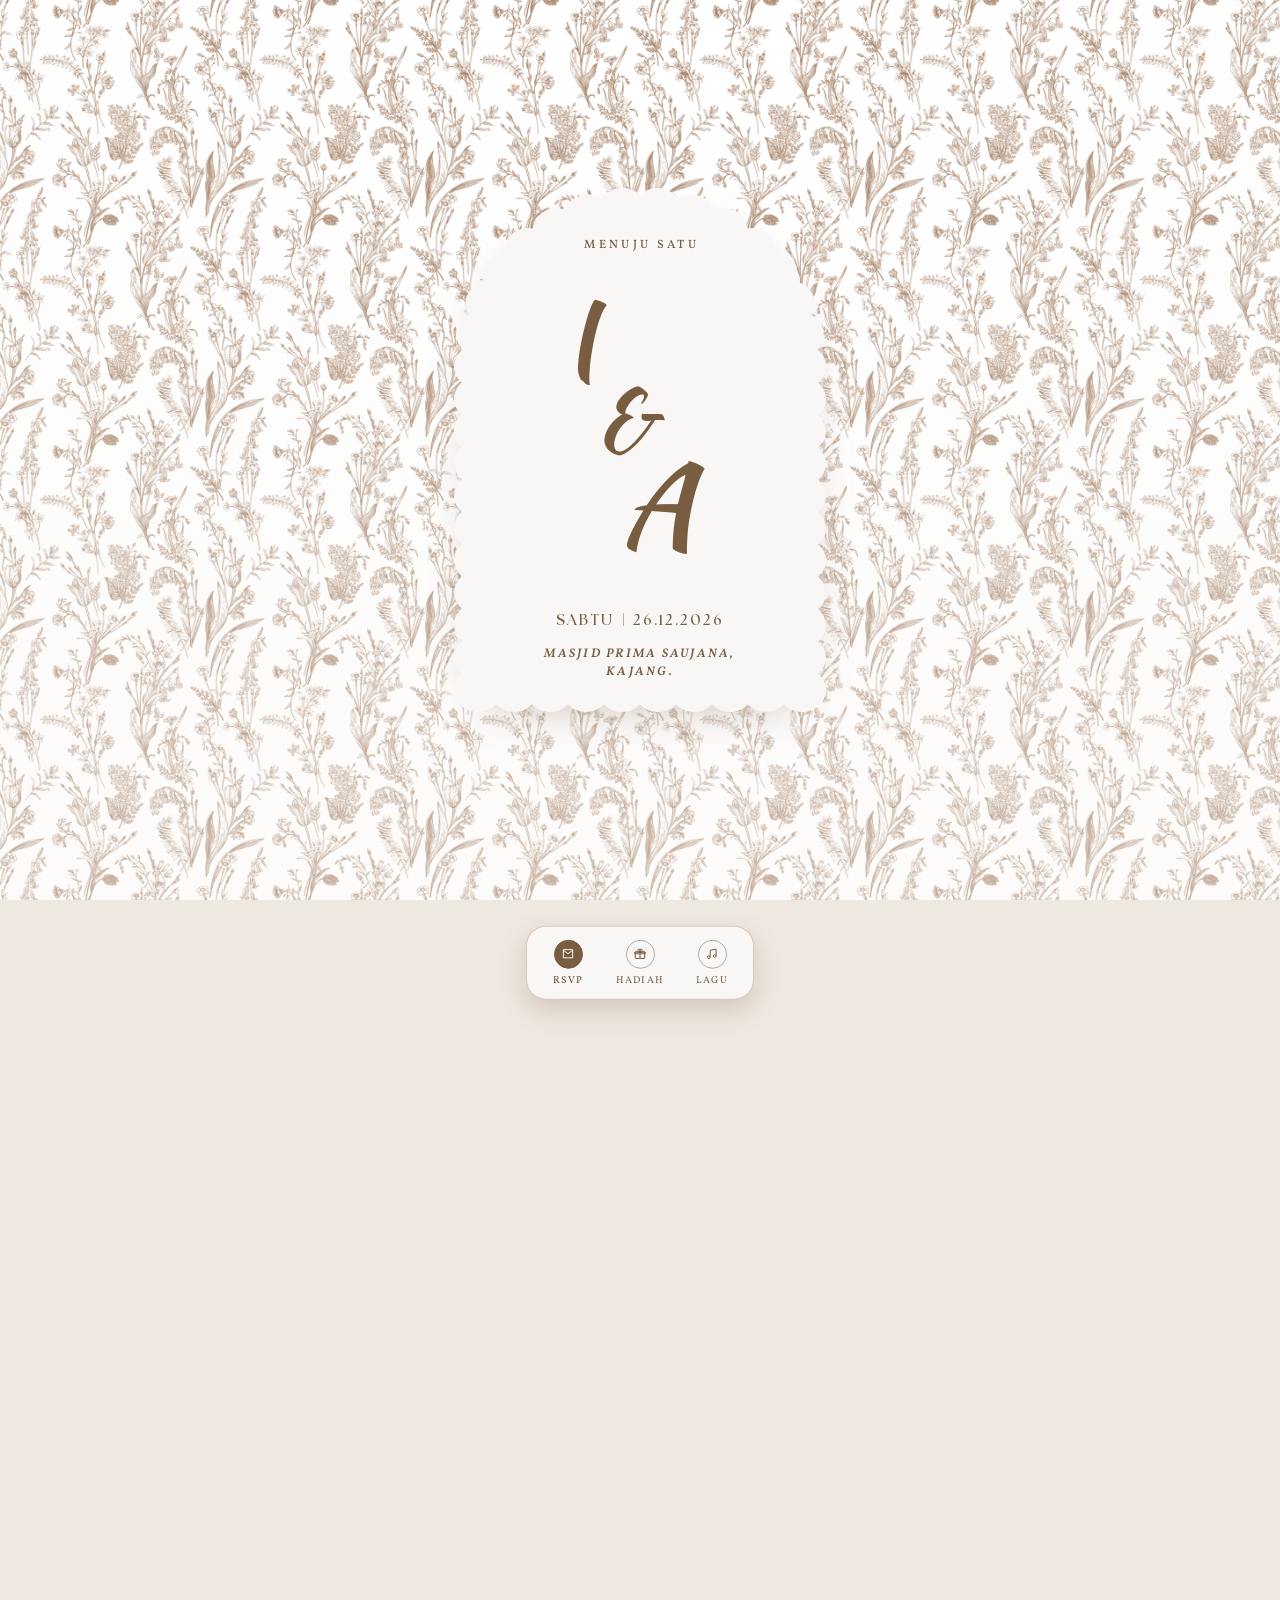
==== index.html @ d1759fb7 "Refactor code structure for improved readability and maintainability" ====
<!DOCTYPE html>
<html lang="ms">
<head>
<meta charset="utf-8">
<meta name="viewport" content="width=device-width,initial-scale=1,viewport-fit=cover">
<meta name="theme-color" content="#F9F7F5">
<title>Imas &amp; Azam · 26 Disember 2026</title>
<meta name="description" content="Dengan penuh rasa syukur ke hadrat Ilahi, kami menjemput ke majlis perkahwinan Imas Nazifatuz Zahro binti Suhaimi &amp; Muhammad Azam Muddin bin Ishak — Sabtu, 26 Disember 2026, Masjid Prima Saujana, Kajang.">
<meta property="og:type" content="website">
<meta property="og:title" content="Imas &amp; Azam · 26 Disember 2026">
<meta property="og:description" content="Sabtu, 26 Disember 2026 · 11 pagi – 4 petang · Masjid Prima Saujana, Kajang">
<meta property="og:image" content="assets/og.jpg">
<meta property="og:image:width" content="1200">
<meta property="og:image:height" content="630">
<meta name="robots" content="noindex">
<link rel="icon" href="data:image/svg+xml,%3Csvg xmlns='http://www.w3.org/2000/svg' viewBox='0 0 64 64'%3E%3Crect width='64' height='64' rx='14' fill='%23F9F7F5'/%3E%3Ctext x='32' y='45' font-family='Georgia,serif' font-size='30' fill='%23785D41' text-anchor='middle'%3EI%26A%3C/text%3E%3C/svg%3E">
<style>
/* ============================================================================
   IMAS & AZAM · e-invitation
   The design is rebuilt from the printed card "Jemputan Imas & Azam" (A6).
   Palette, type and layout numbers come from ref/refcard/DESIGN-SPEC.md:
     paper #FFFFFF · botanical print #9E7453 · panel #F9F7F5
     type brown #785D41 · maroon accent #4D0F17
   Type sizes are the print sizes (pt on a 297.75 pt page) enlarged for the
   screen: the ratios between the sizes are preserved, the absolute size is not.
   ========================================================================== */
@font-face{font-family:"MoonTime";src:url([data-uri]) format("woff2");font-weight:400;font-style:normal;font-display:block}
@font-face{font-family:"Daydream";src:url([data-uri]) format("woff2");font-weight:400;font-style:normal;font-display:block}
@font-face{font-family:"TheSeasons";src:url([data-uri]) format("woff2");font-weight:400;font-style:normal;font-display:block}
@font-face{font-family:"TheSeasonsDate";src:url([data-uri]) format("woff2");font-weight:400;font-style:normal;font-display:block}
@font-face{font-family:"TheSeasons";src:url([data-uri]) format("woff2");font-weight:700;font-style:normal;font-display:block}
@font-face{font-family:"TheSeasons";src:url([data-uri]) format("woff2");font-weight:700;font-style:italic;font-display:block}
@font-face{font-family:"Brittany Signature";src:url([data-uri]) format("woff2");font-weight:400;font-style:normal;font-display:block}
@font-face{font-family:"Vollkorn";src:url([data-uri]) format("woff2");font-weight:400 900;font-style:normal;font-display:block}
@font-face{font-family:"Vollkorn";src:url([data-uri]) format("woff2");font-weight:400 900;font-style:italic;font-display:block}
@font-face{font-family:"La Belle Aurore";src:url([data-uri]) format("woff2");font-weight:400;font-style:normal;font-display:block}
@font-face{font-family:"Kaushan Script";src:url([data-uri]) format("woff2");font-weight:400;font-style:normal;font-display:block}

:root{
  --panel:#F9F7F5;
  --brown:#785D41;
  --brown-d:#5C4630;
  --accent:#4D0F17;
  --muted:#8B735A;
  --line:rgba(120,93,65,.30);
  --line-soft:rgba(120,93,65,.16);
  --toile:#9E7453;
  --shadow:0 14px 34px rgba(110,80,57,.30);
  --serif:"Vollkorn",Georgia,"Times New Roman",serif;
  --card:"TheSeasons","Vollkorn",Georgia,serif;      /* the print's serif, subsetted  */
  --cardit:"TheSeasons","Vollkorn",Georgia,serif;
  --date:"TheSeasonsDate","TheSeasons","Vollkorn",Georgia,serif;  /* cover date only */
  --script:"MoonTime","Snell Roundhand",cursive;     /* the cover's brush script      */
  --amp:"Daydream",Georgia,serif;                    /* the cover's ampersand         */
  --hand:"Brittany Signature","MoonTime",cursive;    /* "dengan pasangannya"          */
  --wish:"La Belle Aurore",cursive;                  /* guestbook wishes              */
  --mono:"Kaushan Script","MoonTime",cursive;         /* cover monogram (signature)    */
  --pad:clamp(19px,6vw,30px);
  --flourish:url("[data-uri]");
  --petal:url("data:image/svg+xml,%3Csvg xmlns='http://www.w3.org/2000/svg' viewBox='0 0 24 32'%3E%3Cdefs%3E%3ClinearGradient id='g' x1='0' y1='0' x2='.6' y2='1'%3E%3Cstop offset='0' stop-color='%23DCC1A6'/%3E%3Cstop offset='.55' stop-color='%23B08B6B'/%3E%3Cstop offset='1' stop-color='%238C6A4E'/%3E%3C/linearGradient%3E%3C/defs%3E%3Cpath d='M12 1c7 6 10 15 0 30C2 16 5 7 12 1Z' fill='url(%23g)'/%3E%3Cpath d='M12 5v24' stroke='%239C7857' stroke-width='.7' opacity='.5'/%3E%3C/svg%3E");
}
*,*::before,*::after{box-sizing:border-box}
html{-webkit-text-size-adjust:100%;scroll-behavior:smooth}
body{
  margin:0;min-height:100%;background:#EFE8E1;color:var(--brown);
  font-family:var(--serif);font-size:16px;line-height:1.55;
  text-align:center;overflow-x:hidden;
  -webkit-font-smoothing:antialiased;color-scheme:light;
}
body.lock{overflow:hidden;height:100dvh}
img{max-width:100%;display:block}
[hidden]{display:none!important}
button{font:inherit;color:inherit}
a{color:inherit}
h1,h2,h3,p,ul,figure{margin:0}
ul{padding:0;list-style:none}
:focus-visible{outline:2px solid var(--brown);outline-offset:3px}
.sr{position:absolute;width:1px;height:1px;overflow:hidden;clip:rect(0 0 0 0);white-space:nowrap}

/* ---------- the botanical toile, fixed behind everything ---------- */
.toile{
  position:fixed;inset:0;z-index:-2;background:#fff url("[data-uri]") 0 0/175px 175px repeat;
  transform:translateZ(0);
}
@media (min-width:700px){ .toile{background-size:220px 220px} }
.toile::after{ /* very soft warm veil so text never fights the print */
  content:"";position:absolute;inset:0;
  background:radial-gradient(120% 80% at 50% 0%,rgba(255,255,255,.10),rgba(249,247,245,.42) 100%);
}


/* ============================ COVER ============================ */
#cover{
  position:fixed;inset:0;z-index:60;display:grid;place-items:center;
  padding:calc(12px + env(safe-area-inset-top,0px)) 12px calc(12px + env(safe-area-inset-bottom,0px));
  cursor:pointer;
  transition:opacity .5s ease 1.62s,visibility .5s ease 1.62s;
}
#cover.go{opacity:0;visibility:hidden;pointer-events:none}
.cstage{position:relative;perspective:1500px;perspective-origin:50% 46%}

/* The shadow lives on its own blurred shape: a filter on the turning page would
   flatten its 3D transform (and a filter next to the scallop mask drops the mask). */
.cshadow{
  position:absolute;left:5%;right:5%;top:4%;bottom:3%;
  background:rgba(110,80,57,.34);border-radius:46% 46% 12% 12%/32% 32% 8% 8%;
  filter:blur(22px);transform:translateY(14px) scale(.985);
  transition:opacity 1s ease,transform 1.4s ease;
}
#cover.go .cshadow{opacity:0;transform:translateY(34px) scale(1.02)}

/* ---- the page that turns ---- */
.cpanel{
  position:relative;width:min(86vw,372px,calc(80vh * 0.71));aspect-ratio:297.75/419.25;
  transform-style:preserve-3d;transform-origin:0% 50%;will-change:transform;
}
#cover.go .cpanel{animation:pageTurn 1.9s cubic-bezier(.5,.02,.22,1) forwards}
@keyframes pageTurn{
  0%{transform:rotateY(0deg)}
  14%{transform:rotateY(-6deg)}
  100%{transform:rotateY(-104deg)}
}
.cface,.cback{
  position:absolute;inset:0;display:flex;flex-direction:column;align-items:center;
  background:var(--panel);text-align:center;padding:13% 11% 8%;overflow:hidden;
  -webkit-mask:url("[data-uri]") 0 0/100% 100% no-repeat;
          mask:url("[data-uri]") 0 0/100% 100% no-repeat;
  -webkit-backface-visibility:hidden;backface-visibility:hidden;
}
.cback{
  transform:rotateY(180deg);
  background:linear-gradient(125deg,rgba(255,255,255,.55),rgba(120,93,65,.07) 60%,rgba(255,255,255,.25)),var(--panel);
}
.cface::after{ /* light travelling across the paper while it turns */
  content:"";position:absolute;inset:0;pointer-events:none;opacity:0;
  background:linear-gradient(100deg,rgba(120,93,65,0) 28%,rgba(255,255,255,.6) 50%,rgba(120,93,65,0) 72%);
}
#cover.go .cface::after{animation:sweep 1.9s ease-in-out forwards}
@keyframes sweep{
  0%{opacity:0;transform:translateX(-70%)}
  26%{opacity:.5}
  100%{opacity:0;transform:translateX(70%)}
}

/* ---- cover type: sized for a phone, not for the A6 card ---- */
.c-caps{
  font-family:var(--serif);font-weight:500;font-size:clamp(10.5px,2.9vw,12px);
  letter-spacing:.28em;text-transform:uppercase;color:var(--brown);text-indent:.28em;
}
.mono{
  flex:1;display:flex;flex-direction:column;align-items:center;justify-content:center;
  font-family:var(--mono);color:var(--brown);
  font-size:clamp(80px,27vw,106px);line-height:.7;
  padding:1% 0 4%;margin-bottom:3.2%;transform:translateY(-.02em);
}
/* the signature monogram of the reference image: stacked, leaning, hand-set */
.mono .i{display:block;transform:translateX(-.591em) rotate(-6deg)}
.mono .amp{
  display:block;font-family:var(--mono);font-size:.82em;line-height:1;
  transform:translateX(-.179em);
}
.mono .a{display:block;font-size:1.08em;transform:translateX(.149em) rotate(2deg)}
.c-foot{width:100%}
.c-date{
  font-family:var(--date);font-size:clamp(13px,3.6vw,15px);letter-spacing:.13em;
  color:var(--brown);white-space:nowrap;
}
.c-date i{
  display:inline-block;width:1px;height:.9em;background:currentColor;opacity:.45;
  vertical-align:-.06em;margin:0 .6em;
}
.c-venue{
  margin-top:13px;font-family:var(--serif);font-weight:600;font-style:italic;
  font-size:clamp(10.5px,2.9vw,12.5px);line-height:1.5;letter-spacing:.18em;text-transform:uppercase;
}
.kepada{display:none;margin-top:18px;line-height:1.35;max-width:100%}
.kepada.on{display:block}
.kepada span{
  display:block;font-size:clamp(8.4px,2.3vw,9.5px);font-weight:500;
  letter-spacing:.32em;text-transform:uppercase;color:var(--muted);text-indent:.32em;
}
.kepada b{
  display:block;font-weight:600;font-style:italic;font-size:clamp(13px,3.7vw,15px);
  color:var(--brown-d);line-height:1.35;margin-top:3px;
  overflow:hidden;text-overflow:ellipsis;white-space:nowrap;max-width:20ch;margin-inline:auto;
}
/* the only "tap me" affordance left: a slow, quiet breath */
@media (prefers-reduced-motion:no-preference){
  .mono{animation:monoIn 1.6s cubic-bezier(.2,.8,.2,1) both}
  @keyframes monoIn{from{opacity:0;transform:translateY(12px) scale(.96)}to{opacity:1;transform:none}}
  .c-date,.c-venue,.kepada{animation:coverIn .9s ease .35s both}
  @keyframes coverIn{from{opacity:0;transform:translateY(8px)}to{opacity:1;transform:none}}
}

@media (prefers-reduced-motion:reduce){
  #cover.go .cpanel{animation:none}
  #cover{transition-duration:.2s;transition-delay:0s}
}

/* ============================ PAGE ============================ */
main{position:relative;z-index:1;padding-bottom:0;
  transition:opacity .95s ease,transform 1.25s cubic-bezier(.22,.7,.24,1)}
body:not(.on) main{transform:scale(.985) translateY(6px)}
body:not(.on) main{opacity:0}
.wrap{width:min(100% - 34px,520px);margin:0 auto}
section{position:relative;padding:22px 0}
.eyebrow{
  font-family:var(--serif);font-weight:600;font-size:clamp(9.5px,2.5vw,10.5px);
  letter-spacing:.32em;text-transform:uppercase;color:var(--muted);text-indent:.32em;
}
.h2{
  font-family:var(--serif);font-weight:600;font-size:clamp(17px,4.6vw,20px);
  letter-spacing:.09em;text-transform:uppercase;color:var(--brown-d);
  margin-top:6px;text-indent:.09em;
}
.copy{font-size:clamp(14px,3.7vw,15.5px);line-height:1.62;color:var(--brown);text-wrap:pretty}
.copy em{font-style:italic}

/* reveal on scroll — the card's motion is a soft fade, nothing bouncy */
.rv{
  opacity:0;transform:translate3d(0,10px,0);
  transition:opacity .48s cubic-bezier(.22,.7,.24,1),transform .48s cubic-bezier(.22,.7,.24,1);
  transition-delay:calc(var(--i,0) * 45ms);
}
.rv.in{opacity:1;transform:none}

/* ---------- scalloped cream sheet (cover + the card interior) ---------- */
.sheetwrap{position:relative;isolation:isolate}
.sheetwrap::before{
  content:"";position:absolute;inset:1.5% 3% 1%;z-index:-1;
  background:rgba(110,80,57,.30);border-radius:28px;
  filter:blur(22px);transform:translateY(10px);
}
.sheet{
  --p:clamp(22px,6.3vw,27px);   /* scallop pitch, print: 6.96 % of the page width */
  --d:calc(var(--p) * .255);    /* scallop depth, print: 1.78 % of the page width */
  position:relative;background:var(--panel);
  padding:calc(var(--pad) + 10px) var(--pad) calc(var(--pad) + 4px);
  -webkit-mask:
    linear-gradient(#000,#000) 0 var(--d)/100% calc(100% - 2*var(--d)) no-repeat,
    radial-gradient(ellipse 50% var(--d) at 50% 100%,#000 98%,transparent 100%) 0 0/var(--p) var(--d) repeat-x,
    radial-gradient(ellipse 50% var(--d) at 50% 0,#000 98%,transparent 100%) 0 100%/var(--p) var(--d) repeat-x,
    radial-gradient(ellipse var(--d) 50% at 100% 50%,#000 98%,transparent 100%) 0 0/var(--d) var(--p) repeat-y,
    radial-gradient(ellipse var(--d) 50% at 0 50%,#000 98%,transparent 100%) 100% 0/var(--d) var(--p) repeat-y;
  mask:
    linear-gradient(#000,#000) 0 var(--d)/100% calc(100% - 2*var(--d)) no-repeat,
    radial-gradient(ellipse 50% var(--d) at 50% 100%,#000 98%,transparent 100%) 0 0/var(--p) var(--d) repeat-x,
    radial-gradient(ellipse 50% var(--d) at 50% 0,#000 98%,transparent 100%) 0 100%/var(--p) var(--d) repeat-x,
    radial-gradient(ellipse var(--d) 50% at 100% 50%,#000 98%,transparent 100%) 0 0/var(--d) var(--p) repeat-y,
    radial-gradient(ellipse var(--d) 50% at 0 50%,#000 98%,transparent 100%) 100% 0/var(--d) var(--p) repeat-y;
  -webkit-mask-composite:source-over;mask-composite:add;
}

/* ---------- plain cream card for the added sections ---------- */
.card{
  position:relative;background:var(--panel);border:1px solid var(--line-soft);
  border-radius:3px;box-shadow:0 12px 28px rgba(110,80,57,.20);
  padding:calc(var(--pad) + 4px) var(--pad);
}
.card::before{
  content:"";position:absolute;inset:7px;border:1px solid rgba(120,93,65,.13);
  border-radius:2px;pointer-events:none;
}

/* ============================ HERO (the card interior) ============================ */
/* Phone-first rhythm. The print card's A6 scale is deliberately abandoned here:
   these are screen sizes, and only the order of the details is kept. */
.hero{
  padding-top:calc(24px + env(safe-area-inset-top,0px));
  --h2:clamp(11px,3vw,13px);
  --h3:clamp(16px,4.4vw,20px);
  --h4:clamp(22px,6vw,27px);
  --h5:clamp(30px,8vw,36px);
}
.hero .sheet{padding-left:calc(var(--pad) - 4px);padding-right:calc(var(--pad) - 4px)}
.greet{
  font-family:var(--card);font-size:clamp(14px,3.85vw,16px);line-height:1.62;letter-spacing:.067em;
}
.hosts{
  margin-top:var(--h4);font-family:var(--card);font-weight:700;
  font-size:clamp(14.5px,4vw,17px);line-height:1.52;letter-spacing:.05em;
}
.hosts .amp{display:block;font-size:.8em;line-height:1.85;opacity:.65;letter-spacing:0}
.invite-line{
  margin-top:var(--h4);font-family:var(--card);
  font-size:clamp(13px,3.6vw,15px);line-height:1.56;letter-spacing:.05em;
}
.addressee{margin-top:var(--h3)}
.guest-line{
  font-family:var(--card);font-size:clamp(12.5px,3.5vw,14.5px);
  line-height:1.65;letter-spacing:.035em;
}
.rule{height:1px;background:var(--line);margin:var(--h3) auto 0;width:min(70%,240px)}
.hadir{
  margin-top:var(--h3);font-family:var(--card);
  font-size:clamp(13px,3.6vw,15px);line-height:1.66;letter-spacing:.05em;text-wrap:balance;
}

/* ---------- the couple: one block per name, script line between ---------- */
.couple{margin-top:var(--h5)}
.cname{
  font-family:var(--card);font-style:italic;font-weight:700;
  font-size:clamp(17px,4.9vw,23px);line-height:1.6;letter-spacing:.012em;
  color:var(--brown-d);text-wrap:balance;
  /* the italic swashes must not run into each other or the lines above */
  padding:0 .04em;
}
.cname + .cname{margin-top:var(--h3)}
.couple .and{
  display:flex;align-items:center;justify-content:center;gap:14px;
  margin:var(--h3) auto;font-family:var(--hand);
  font-size:clamp(19px,5.4vw,23px);line-height:1.2;color:var(--muted);
}
.couple .and::before,.couple .and::after{
  content:"";flex:none;width:clamp(20px,6vw,34px);height:1px;background:rgba(120,93,65,.3);
}
.flourish{
  width:min(56%,164px);aspect-ratio:108.043/12.45;margin:var(--h4) auto 0;
  background:var(--flourish) center/contain no-repeat;opacity:.9;
}

/* ---------- date block + labelled rows (replaces the 3-column print band) ---------- */
.when{margin-top:var(--h4)}
.when .date{
  display:grid;grid-template-columns:auto auto;justify-content:center;align-items:center;
  column-gap:12px;
}
.when .dow{
  grid-column:1/-1;font-family:var(--serif);font-weight:600;
  font-size:clamp(12.5px,3.4vw,14.5px);letter-spacing:.32em;text-indent:.16em;
  line-height:1;margin-bottom:8px;color:var(--brown-d);
}
.when .dnum{
  font-family:var(--card);font-weight:700;font-size:clamp(40px,12vw,52px);
  line-height:.82;letter-spacing:0;color:var(--brown-d);
}
.when .dmy{display:grid;gap:4px;text-align:left}
.when .dmy span{
  font-family:var(--serif);font-weight:600;font-size:clamp(12.5px,3.4vw,14.5px);
  letter-spacing:.2em;line-height:1.25;text-transform:uppercase;color:var(--brown-d);
}
.when .dmy span:last-child{
  color:var(--accent);font-size:clamp(11.5px,3.1vw,13px);letter-spacing:.3em;
}
.facts{margin-top:var(--h4)}
.fact{padding:var(--h3) 0;border-top:1px solid var(--line-soft);text-align:center}
.fact:last-child{border-bottom:1px solid var(--line-soft)}
.fact dt{
  font-family:var(--serif);font-weight:600;font-size:clamp(9.5px,2.5vw,10.5px);
  letter-spacing:.3em;text-indent:.15em;text-transform:uppercase;color:var(--muted);line-height:1;
}
.fact dd{
  margin:10px 0 0;font-family:var(--card);font-weight:400;
  font-size:clamp(13.5px,3.7vw,15.5px);line-height:1.5;letter-spacing:.03em;
  color:var(--brown-d);
}
.fact dd.addr{
  font-size:clamp(12.5px,3.4vw,14px);line-height:1.78;letter-spacing:.04em;color:var(--brown);
}
.hero .btns{display:grid;grid-template-columns:1fr 1fr;gap:10px;margin-top:var(--h4)}
.hero .btns .btn{
  min-height:46px;padding:13px 10px;font-size:clamp(10px,2.7vw,11.5px);
  letter-spacing:.12em;text-indent:.12em;gap:7px;
}
.hero .btns .btn.wide{grid-column:1/-1}
.hubungi{margin-top:var(--h5)}
.hubungi .label{
  font-family:var(--serif);font-weight:600;font-size:clamp(9.5px,2.5vw,10.5px);
  letter-spacing:.3em;text-indent:.15em;text-transform:uppercase;color:var(--muted);
}
.hubungi ul{margin-top:var(--h2);display:grid}
.hubungi li{border-top:1px solid var(--line-soft)}
.hubungi li:last-child{border-bottom:1px solid var(--line-soft)}
.hubungi a{
  display:flex;align-items:center;justify-content:space-between;gap:12px;min-height:48px;
  padding:8px 2px;text-decoration:none;transition:opacity .2s ease;
}
.hubungi a:active{opacity:.6}
.hubungi .num{
  font-family:var(--card);font-weight:400;font-size:clamp(12.5px,3.4vw,14px);
  letter-spacing:.03em;color:var(--brown-d);font-variant-numeric:tabular-nums;
}
.hubungi .who{
  font-family:var(--serif);font-size:clamp(11.5px,3.1vw,12.5px);
  letter-spacing:.02em;color:var(--muted);text-align:right;
}

/* ============================ BUTTONS ============================ */
.btns{display:flex;gap:9px;justify-content:center;flex-wrap:wrap;margin-top:16px}
.btn{
  display:inline-flex;align-items:center;justify-content:center;gap:8px;
  min-height:48px;font-family:var(--serif);font-weight:600;font-size:12px;letter-spacing:.14em;
  text-transform:uppercase;text-decoration:none;color:var(--brown);
  background:transparent;border:1px solid var(--line);border-radius:8px;
  padding:13px 18px;cursor:pointer;text-indent:.14em;
  transition:background .22s ease,color .22s ease,border-color .22s ease;
}
.btn svg{width:15px;height:15px;fill:none;stroke:currentColor;stroke-width:1.7;flex:none}
.btn:hover,.btn:active{background:rgba(120,93,65,.10);border-color:var(--brown)}
.btn.fill{background:var(--brown);border-color:var(--brown);color:#FBF7F1}
.btn.fill:hover,.btn.fill:active{background:var(--brown-d);border-color:var(--brown-d)}
.btn.wide{width:100%}
.btn[disabled]{opacity:.6;cursor:default}
.btn.sm{padding:11px 15px;font-size:11px;min-height:44px}

.linkish{
  display:inline-block;background:none;border:0;padding:4px 2px;cursor:pointer;
  font-family:var(--serif);font-size:13.5px;color:var(--brown);
  border-bottom:1px solid var(--line);line-height:1.4;
}
.linkish:hover{border-bottom-color:var(--brown)}

/* ============================ COUNTDOWN ============================ */
.count{display:grid;grid-template-columns:repeat(4,1fr);gap:8px;margin-top:14px}
.count div{
  background:rgba(255,255,255,.62);border:1px solid var(--line-soft);
  border-top:2px solid rgba(120,93,65,.45);padding:11px 0 9px;
}
.count b{
  display:block;font-family:var(--serif);font-weight:600;font-size:clamp(22px,6.6vw,28px);
  line-height:1;color:var(--brown-d);font-variant-numeric:tabular-nums;
}
.count span{
  display:block;margin-top:5px;font-size:9.5px;letter-spacing:.16em;
  text-transform:uppercase;color:var(--muted);text-indent:.16em;
}
.done-txt{font-style:italic;color:var(--brown)}

/* ============================ GIFT ============================ */
.gift-cats{
  display:grid;grid-template-columns:1fr 1fr;gap:4px 14px;
  margin-top:16px;text-align:left;font-size:11.5px;color:var(--muted);
}
.gift-cats li{padding-left:12px;position:relative;line-height:1.55}
.gift-cats li::before{content:"·";position:absolute;left:2px;color:var(--brown)}
.gift-note{margin-top:13px;font-size:11.5px;font-style:italic;color:var(--muted);line-height:1.5}
.btn .ext{width:13px;height:13px;opacity:.85;stroke-width:1.5;margin-left:1px}

/* ============================ GUESTBOOK ============================ */
.gb-head{margin-bottom:16px}
.wishes{min-height:122px;display:flex;flex-direction:column;justify-content:center;position:relative}
.wmsg{
  font-family:var(--wish);font-size:clamp(19px,5.2vw,23px);line-height:1.32;
  color:var(--brown-d);text-wrap:pretty;
  transition:opacity .3s ease,transform .3s ease;
}
.wname{
  margin-top:14px;font-family:var(--serif);font-weight:600;font-size:11.5px;
  letter-spacing:.16em;text-transform:uppercase;color:var(--brown);text-indent:.16em;
  transition:opacity .3s ease;
}
.wishes.swap .wmsg,.wishes.swap .wname{opacity:0;transform:translateY(5px)}
.wishes .empty{font-family:var(--serif);font-size:14px;font-style:italic;color:var(--muted);line-height:1.6}
.dots{display:flex;justify-content:center;gap:7px;margin-top:16px;min-height:10px}
.dots button{
  width:7px;height:7px;padding:0;border-radius:50%;border:0;cursor:pointer;
  background:rgba(120,93,65,.26);transition:background .2s,transform .2s;
}
.dots button[aria-current="true"]{background:var(--brown);transform:scale(1.25)}
.wishes .more{margin-top:14px}
.gbform{margin-top:clamp(20px,5vw,26px);text-align:left;border-top:1px solid var(--line-soft);padding-top:clamp(18px,4.6vw,24px)}
/* leave room for the fixed bar so the submit never hides under it */
#tetamu .card{padding-bottom:calc(var(--pad) + 56px)}
/* field styling for both forms lives in the RSVP block below (one source) */
.gbform .field + .field{margin-top:16px}
.gbform .btn{margin-top:18px;width:100%;border-radius:10px}
.note{font-size:11px;font-style:italic;color:var(--muted);text-align:center;margin-top:11px;line-height:1.5}
.err{font-size:12.5px;color:#8C2F22;min-height:17px;text-align:center;margin:10px 0 0;line-height:1.4}
.err.ok{color:#5F6639}
.hp{position:absolute;left:-9999px;width:1px;height:1px;overflow:hidden}
.gb-thanks{font-size:13.5px;font-style:italic;color:var(--brown);text-align:center;margin-top:12px;line-height:1.5}

/* all-wishes overlay */
.gall{
  position:fixed;inset:0;z-index:45;display:flex;align-items:flex-end;justify-content:center;
  background:rgba(60,45,30,.42);-webkit-backdrop-filter:blur(3px);backdrop-filter:blur(3px);
  opacity:0;pointer-events:none;transition:opacity .35s ease;
}
.gall.on{opacity:1;pointer-events:auto}
.gall-panel{
  width:min(100%,560px);max-height:86dvh;overflow:auto;overscroll-behavior:contain;
  background:var(--panel);border-radius:14px 14px 0 0;border-top:1px solid var(--line);
  padding:22px 20px calc(28px + env(safe-area-inset-bottom,0px));
  transform:translateY(14px);transition:transform .4s cubic-bezier(.2,.8,.2,1);
  box-shadow:0 -14px 40px rgba(60,45,30,.24);text-align:center;
}
.gall.on .gall-panel{transform:none}
.gall h2{font-family:var(--serif);font-weight:600;font-size:15px;letter-spacing:.2em;text-transform:uppercase;color:var(--brown-d);text-indent:.2em}
.gall .close{
  position:absolute;top:14px;right:14px;width:34px;height:34px;border-radius:50%;
  border:1px solid var(--line);background:rgba(255,255,255,.5);cursor:pointer;
  font-size:18px;line-height:1;color:var(--brown);
}
.gall ul{margin-top:16px;display:grid;gap:16px;text-align:center}
.gall li + li{border-top:1px solid var(--line-soft);padding-top:16px}
.gall .gm{font-family:var(--wish);font-size:19px;line-height:1.35;color:var(--brown-d);text-wrap:pretty}
.gall .gn{margin-top:7px;font-size:10.5px;letter-spacing:.16em;text-transform:uppercase;color:var(--brown);text-indent:.16em}

/* ============================ RSVP sheet ============================ */
.veil{
  position:fixed;inset:0;z-index:30;background:rgba(60,45,30,.44);opacity:0;pointer-events:none;
  transition:opacity .35s ease;
}
body.sh .veil{opacity:1;pointer-events:auto}
.sheet2{
  position:fixed;z-index:40;left:0;right:0;bottom:0;margin:0 auto;max-width:560px;
  background:var(--panel);border-radius:22px 22px 0 0;border-top:1px solid var(--line);
  box-shadow:0 -18px 50px rgba(60,45,30,.28);
  padding:12px 18px calc(20px + env(safe-area-inset-bottom,0px));
  max-height:93dvh;overflow:auto;overscroll-behavior:contain;text-align:left;
  transform:translateY(102%);transition:transform .52s cubic-bezier(.22,.9,.26,1);visibility:hidden;
}
body.sh .sheet2{transform:none;visibility:visible}
.sheet2::before{
  content:"";display:block;width:42px;height:4px;border-radius:99px;
  background:rgba(120,93,65,.26);margin:2px auto 16px;
}
.sheet2 h2{
  font-family:var(--serif);font-weight:600;font-size:13px;letter-spacing:.26em;text-transform:uppercase;
  color:var(--brown-d);text-align:center;text-indent:.26em;margin:0 0 6px;
}
.sheet2 .sub{text-align:center;font-size:12.5px;font-style:italic;color:var(--muted);margin:0 0 20px;line-height:1.5}
.seg{display:grid;grid-template-columns:1fr 1fr;gap:8px;margin-bottom:6px}
.seg button{
  min-height:50px;font-family:var(--serif);font-weight:600;font-size:12px;letter-spacing:.16em;
  text-transform:uppercase;color:var(--brown);padding:10px 8px;border:1px solid var(--line);
  background:#fff;border-radius:10px;cursor:pointer;text-indent:.16em;
  transition:background .2s,color .2s,border-color .2s,box-shadow .2s;
}
.seg button.sel{
  background:var(--brown);border-color:var(--brown);color:#FBF7F1;
  box-shadow:0 6px 16px rgba(120,93,65,.24);
}
.sheet2 .field{margin-top:16px}
.two{display:grid;grid-template-columns:1fr 1fr;gap:12px;margin-top:16px}

/* one field style for the RSVP sheet and the guestbook */
.gbform label,.sheet2 label{
  display:block;font-size:9.5px;letter-spacing:.22em;text-transform:uppercase;
  color:var(--muted);margin:0 0 7px;text-indent:.22em;
}
.gbform input,.gbform textarea,.sheet2 input,.sheet2 select,.sheet2 textarea{
  width:100%;min-height:52px;font-family:var(--serif);font-size:16px;color:var(--brown-d);
  background:#fff;border:1px solid rgba(120,93,65,.32);border-radius:10px;padding:13px 15px;
  text-align:left;-webkit-appearance:none;appearance:none;
  transition:border-color .2s ease,box-shadow .2s ease,background .2s ease;
}
.gbform textarea,.sheet2 textarea{min-height:98px;padding-top:13px;line-height:1.55;resize:vertical}
.sheet2 select{
  background-image:url("data:image/svg+xml,%3Csvg xmlns='http://www.w3.org/2000/svg' viewBox='0 0 24 24' fill='none' stroke='%23785D41' stroke-width='2' stroke-linecap='round'%3E%3Cpath d='m6 9 6 6 6-6'/%3E%3C/svg%3E");
  background-repeat:no-repeat;background-position:right 12px center;background-size:13px 13px;padding-right:32px;
}
.gbform input::placeholder,.gbform textarea::placeholder,.sheet2 input::placeholder,.sheet2 textarea::placeholder{
  color:rgba(120,93,65,.42);font-style:italic;
}
.gbform input:focus,.gbform textarea:focus,.sheet2 input:focus,.sheet2 select:focus,.sheet2 textarea:focus{
  outline:0;border-color:var(--brown);box-shadow:0 0 0 3px rgba(120,93,65,.14);background:#fff;
}
.sheet2 .close{
  position:absolute;top:14px;right:14px;width:36px;height:36px;border-radius:50%;
  border:1px solid var(--line);background:#fff;cursor:pointer;
  font-size:19px;line-height:1;color:var(--brown);display:grid;place-items:center;
}
.sheet2 .go{
  width:100%;margin-top:20px;min-height:54px;border-radius:12px;
  font-size:12.5px;letter-spacing:.16em;
}
.sheet2 .note{margin-top:12px;font-size:11px;font-style:italic;color:var(--muted);text-align:center;line-height:1.5}
#f-done{text-align:center;padding:6px 0 2px}
.tick{
  width:60px;height:60px;margin:6px auto 16px;border-radius:50%;background:var(--brown);
  display:grid;place-items:center;box-shadow:0 10px 24px rgba(120,93,65,.3);
  animation:pop .5s cubic-bezier(.2,1.4,.4,1) both;
}
.tick svg{width:27px;height:27px;fill:none;stroke:#FBF7F1;stroke-width:2.4;stroke-linecap:round;stroke-linejoin:round}
@keyframes pop{from{transform:scale(.4);opacity:0}to{transform:scale(1);opacity:1}}
.done-title{font-family:var(--serif);font-weight:600;font-size:16.5px;letter-spacing:.04em;color:var(--brown-d);margin:0 0 8px}
.done-sub{font-size:13.5px;font-style:italic;color:var(--brown);line-height:1.65;margin:0 auto 20px;max-width:34ch}
#f-done .btn{width:100%;justify-content:center;margin-top:10px;min-height:50px;border-radius:10px}

/* ============================ FOOTER ============================ */
footer{padding:32px 0 calc(108px + env(safe-area-inset-bottom,0px));text-align:center}
/* on cream, not on the toile: the closing copy was washing into the wallpaper */
footer .card{padding:calc(var(--pad) + 6px) var(--pad) calc(var(--pad) + 10px)}
footer .fl{
  width:min(58%,168px);aspect-ratio:108.043/12.45;margin:0 auto 22px;
  background:var(--flourish) center/contain no-repeat;opacity:.95;
}
.thanks{
  font-size:clamp(14px,3.8vw,15.5px);font-style:italic;line-height:1.75;
  max-width:32ch;margin:0 auto;color:var(--brown);text-wrap:pretty;
}
.sign{
  margin:26px 0 6px;font-family:var(--script);font-size:clamp(38px,10.5vw,48px);
  line-height:1.05;color:var(--brown-d);
}
.sign .amp{font-family:var(--amp);font-size:.5em;vertical-align:.1em;margin:0 .1em}
.credit{
  font-size:10px;letter-spacing:.3em;text-transform:uppercase;color:#6B563F;
  text-indent:.3em;margin-top:8px;
}
footer .share{
  margin-top:26px;display:inline-flex;align-items:center;justify-content:center;gap:8px;
  min-height:48px;background:#fff;border:1px solid var(--line);border-radius:10px;
  padding:12px 20px;font-family:var(--serif);font-weight:600;font-size:11.5px;
  letter-spacing:.14em;text-transform:uppercase;color:var(--brown);cursor:pointer;text-indent:.14em;
  transition:background .2s ease,border-color .2s ease;
}
footer .share:hover,footer .share:active{background:rgba(120,93,65,.08);border-color:var(--brown)}

/* ============================ BOTTOM BAR ============================ */
.bar{
  position:fixed;z-index:25;left:50%;bottom:calc(12px + env(safe-area-inset-bottom,0px));
  transform:translate(-50%,150%);display:flex;align-items:stretch;gap:2px;padding:6px;
  border-radius:20px;background:rgba(249,247,245,.98);border:1px solid var(--line);
  box-shadow:0 10px 26px rgba(110,80,57,.22);
  transition:transform .8s cubic-bezier(.2,.8,.2,1) .35s,opacity .4s;
}
body.on .bar{transform:translate(-50%,0)}
body.sh .bar{transform:translate(-50%,160%);transition-delay:0s}
.bar a,.bar button{
  display:flex;flex-direction:column;align-items:center;gap:4px;min-width:70px;
  padding:7px 10px 5px;border:0;background:none;border-radius:14px;cursor:pointer;
  text-decoration:none;color:var(--brown);font-family:var(--serif);font-size:10px;
  letter-spacing:.12em;text-transform:uppercase;
  transition:background .22s ease,color .22s ease;
}
.bar .ic{
  width:29px;height:29px;border-radius:50%;border:1px solid rgba(120,93,65,.5);
  display:grid;place-items:center;transition:background .22s ease,color .22s ease,border-color .22s ease;
}
.bar .ic svg{width:14px;height:14px;fill:none;stroke:currentColor;stroke-width:1.7}
.bar a:hover,.bar button:hover,.bar a:active,.bar button:active{background:rgba(120,93,65,.10)}
.bar .pri{color:var(--brown-d)}
.bar .pri .ic{background:var(--brown);border-color:var(--brown);color:#FBF7F1}
.bar .on .ic{background:var(--brown);border-color:var(--brown);color:#FBF7F1}

/* ============================ PETALS ============================ */
.petals{position:fixed;inset:0;z-index:90;pointer-events:none;overflow:hidden;
  transition:opacity 1.1s ease}
.petal{
  position:absolute;top:-8vh;background:var(--petal) center/contain no-repeat;
  opacity:0;will-change:transform,opacity;
  animation-name:fall;animation-timing-function:linear;animation-iteration-count:infinite;
}
@keyframes fall{
  0%{opacity:0;transform:translate3d(0,0,0) rotate(0deg)}
  10%{opacity:.85}
  50%{transform:translate3d(var(--dx,40px),55vh,0) rotate(165deg)}
  90%{opacity:.5}
  100%{opacity:0;transform:translate3d(calc(var(--dx,40px) * -.7),114vh,0) rotate(400deg)}
}

/* ============================ TOAST + hidden player ============================ */
.toast{
  position:fixed;z-index:70;left:50%;bottom:calc(94px + env(safe-area-inset-bottom,0px));
  transform:translate(-50%,14px);background:var(--brown-d);color:#FBF7F1;
  font-size:12.5px;padding:10px 18px;border-radius:999px;opacity:0;pointer-events:none;
  transition:opacity .3s,transform .3s;max-width:86vw;line-height:1.4;
}
.toast.show{opacity:1;transform:translate(-50%,0)}
/* The hidden YouTube player: a real, full-size player parked entirely below the
   viewport — the technique the kadkahwinmy.com invitations use. Keeping it a
   normal size avoids any "player too small / hidden" edge case, while the
   negative offset makes it impossible to see or touch. */
.ytshell{
  position:fixed;left:0;bottom:-320px;width:366px;height:206px;overflow:hidden;
  pointer-events:none;z-index:-2;
}
.ytshell #ytplayer,.ytshell iframe{width:366px;height:206px;border:0}

@media (prefers-reduced-motion:reduce){
  html{scroll-behavior:auto}
  .rv{opacity:1!important;transform:none!important;filter:none!important;transition:none!important}
  *,*::before,*::after{animation-duration:.001ms!important;animation-iteration-count:1!important;transition-duration:.001ms!important}
}
</style>
</head>
<body class="lock">
<div class="toile" aria-hidden="true"></div>

<!-- ============================ COVER · initials only ============================ -->
<div id="cover" role="button" tabindex="0" aria-label="Buka jemputan Imas dan Azam">
  <div class="cstage">
    <div class="cshadow" aria-hidden="true"></div>
    <div class="cpanel">
      <div class="cface">
        <p class="c-caps">Menuju Satu</p>
        <div class="mono" aria-label="Imas dan Azam">
          <span class="i">I</span><span class="amp" aria-hidden="true">&amp;</span><span class="a">A</span>
        </div>
        <div class="c-foot">
          <p class="c-date">SABTU<i aria-hidden="true"></i>26.12.2026</p>
          <p class="c-venue">Masjid Prima Saujana,<br>Kajang.</p>
          <p class="kepada" id="kepada"><span>Kepada</span><b></b></p>
        </div>
      </div>
      <div class="cback" aria-hidden="true"></div>
    </div>
  </div>
</div>

<main>
  <!-- ============================ 1 · the card's inside page ============================ -->
  <section class="hero">
    <div class="wrap">
      <div class="sheetwrap">
        <div class="sheet">
          <p class="greet rv" style="--i:0">Assalamualaikum wbt &amp;<br>Salam Sejahtera</p>

          <p class="hosts rv" style="--i:1">
            Suhaimi Bin Shaari
            <span class="amp">&amp;</span>
            Siti Ma'rifatul Azizah
          </p>

          <p class="invite-line rv" style="--i:2">dengan segala hormatnya menjemput</p>

          <div class="addressee rv" style="--i:3">
            <p class="guest-line">Dato’/Datin/Tuan/Puan/Encik/Cik</p>
            <div class="rule" aria-hidden="true"></div>
          </div>

          <p class="hadir rv" style="--i:3">hadir ke majlis perkahwinan puteri kami yang dikasihi,</p>

          <div class="couple">
            <p class="cname rv" style="--i:4">Imas Nazifatuz Zahro<br>Binti Suhaimi</p>
            <p class="and rv" style="--i:5">dengan pasangannya</p>
            <p class="cname rv" style="--i:6">Muhammad Azam Muddin<br>Bin Ishak</p>
          </div>

          <div class="flourish rv" style="--i:7" aria-hidden="true"></div>

          <div class="when">
            <div class="date rv" style="--i:8">
              <span class="dow">SABTU</span>
              <span class="dnum">26</span>
              <span class="dmy"><span>Disember</span><span>2026</span></span>
            </div>

            <dl class="facts rv" style="--i:9">
              <div class="fact">
                <dt>Masa</dt>
                <dd>11:00 pagi – 4:00 petang</dd>
              </div>
              <div class="fact">
                <dt>Tempat</dt>
                <dd class="addr">Masjid Prima Saujana<br>43000 Kajang, Selangor</dd>
              </div>
            </dl>

            <div class="btns rv" style="--i:10">
              <a class="btn sm" target="_blank" rel="noopener"
                 href="https://www.google.com/maps/search/?api=1&amp;query=Masjid+Prima+Saujana+Kajang">
                <svg viewBox="0 0 24 24"><path d="M12 21s7-6.1 7-11a7 7 0 1 0-14 0c0 4.9 7 11 7 11Z"/><circle cx="12" cy="10" r="2.6"/></svg>
                Maps</a>
              <a class="btn sm" target="_blank" rel="noopener"
                 href="https://waze.com/ul?q=Masjid%20Prima%20Saujana%20Kajang&amp;navigate=yes">
                <svg viewBox="0 0 24 24"><path d="M12 3 4 20l8-4 8 4-8-17Z"/></svg>
                Waze</a>
              <a class="btn sm wide" target="_blank" rel="noopener"
                 href="https://calendar.google.com/calendar/render?action=TEMPLATE&amp;text=Walimatul%20Urus%20Imas%20%26%20Azam&amp;dates=20261226T030000Z/20261226T080000Z&amp;ctz=Asia/Kuala_Lumpur&amp;location=Masjid%20Prima%20Saujana%2C%20Kajang&amp;details=Walimatul%20Urus%20Imas%20%26%20Azam%20%E2%80%94%2026%20Disember%202026%2C%20Masjid%20Prima%20Saujana%2C%20Kajang.">
                <svg viewBox="0 0 24 24"><rect x="3" y="5" width="18" height="16" rx="2"/><path d="M8 3v4M16 3v4M3 11h18"/></svg>
                Simpan Tarikh</a>
            </div>
          </div>

          <div class="hubungi rv" style="--i:11">
            <p class="label">Untuk Dihubungi</p>
            <ul>
              <li><a href="https://wa.me/60123593562" target="_blank" rel="noopener"><span class="num">012 359 3562</span><span class="who">Suhaimi (Ayah)</span></a></li>
              <li><a href="https://wa.me/60122843175" target="_blank" rel="noopener"><span class="num">012 284 3175</span><span class="who">Azizah (Ibu)</span></a></li>
              <li><a href="https://wa.me/60172130509" target="_blank" rel="noopener"><span class="num">017 213 0509</span><span class="who">Imdad (Adik)</span></a></li>
              <li><a href="https://wa.me/601126643289" target="_blank" rel="noopener"><span class="num">011 2664 3289</span><span class="who">Sara (Adik)</span></a></li>
            </ul>
          </div>
        </div>
      </div>
    </div>
  </section>

  <!-- ============================ 2 · countdown ============================ -->
  <section aria-labelledby="cd-label">
    <div class="wrap">
      <div class="card rv" style="--i:0">
        <p class="eyebrow" id="cd-label">Menjelang Hari Bahagia</p>
        <div class="count" id="count">
          <div><b id="cd-d">00</b><span>Hari</span></div>
          <div><b id="cd-h">00</b><span>Jam</span></div>
          <div><b id="cd-m">00</b><span>Minit</span></div>
          <div><b id="cd-s">00</b><span>Saat</span></div>
        </div>
        <p class="done-txt" id="cd-done" style="display:none;font-size:14px;margin-top:16px">
          Alhamdulillah, majlis telah berlangsung. Terima kasih atas doa restu.
        </p>
      </div>
    </div>
  </section>

  <!-- ============================ 3 · gift list ============================ -->
  <section id="hadiah">
    <div class="wrap">
      <div class="card rv" style="--i:0">
        <p class="eyebrow">Hadiah Perkahwinan</p>
        <h2 class="h2">Senarai Hadiah</h2>
        <p class="copy" style="margin-top:14px">
          Kehadiran dan doa restu tuan/puan sudah cukup bermakna buat kami.
          Namun jika ingin memberikan hadiah, kami telah sediakan senarai cadangan
          di dalam Google Sheet — tandakan barang yang ingin dibeli supaya tiada
          hadiah yang berulang.
        </p>
        <ul class="gift-cats rv" style="--i:1">
          <li>Peralatan masak</li>
          <li>Perkakas dapur</li>
          <li>Sinki &amp; rak</li>
          <li>Pembersihan</li>
          <li>Dobi &amp; bilik air</li>
          <li>Ruang tamu</li>
          <li>Bilik tidur &amp; solat</li>
          <li>Hadiah fleksibel</li>
        </ul>
        <div class="btns rv" style="--i:2">
          <a class="btn fill wide" target="_blank" rel="noopener"
             href="https://docs.google.com/spreadsheets/d/1VxoHAGpd_y6fGH3YPTAJIpBUNGNbNLHegU3TtRdWJM0/edit?usp=sharing">
            <svg viewBox="0 0 24 24"><path d="M4 4h16v16H4z"/><path d="M4 9h16M9 4v16"/></svg>
            Buka Senarai Hadiah
            <svg class="ext" viewBox="0 0 24 24" aria-hidden="true"><path d="M14 4h6v6M20 4l-9 9"/><path d="M18 14v5a1 1 0 0 1-1 1H5a1 1 0 0 1-1-1V7a1 1 0 0 1 1-1h5"/></svg>
            <span class="sr">(terbuka dalam tab baharu)</span></a>
        </div>
        <p class="gift-note">55 cadangan hadiah · 9 kategori · senarai dikemas kini secara langsung · terbuka dalam tab baharu</p>
      </div>
    </div>
  </section>

  <!-- ============================ 4 · RSVP ============================ -->
  <section id="rsvp">
    <div class="wrap">
      <div class="card rv" style="--i:0">
        <p class="eyebrow">Kehadiran</p>
        <h2 class="h2">RSVP</h2>
        <p class="copy" style="margin-top:14px">
          Sila maklumkan kehadiran tuan/puan sebelum <em>Sabtu, 19 Disember 2026</em>
          supaya kami dapat merancang jamuan dengan lebih baik.
        </p>
        <div class="btns rv" style="--i:1">
          <button class="btn fill wide" type="button" data-open>
            <svg viewBox="0 0 24 24"><path d="M4 5h16v14H4z"/><path d="m4 6 8 6 8-6"/></svg>
            Maklumkan Kehadiran</button>
        </div>
      </div>
    </div>
  </section>

  <!-- ============================ 5 · guestbook ============================ -->
  <section id="tetamu">
    <div class="wrap">
      <div class="card rv" style="--i:0">
        <div class="gb-head">
          <p class="eyebrow">Buku Tetamu</p>
          <h2 class="h2">Sign Our Guestbook</h2>
        </div>

        <div class="wishes" id="wishes" aria-live="polite">
          <p class="wmsg" id="w-msg">Jadilah yang pertama menulis ucapan untuk pengantin.</p>
          <p class="wname" id="w-name" hidden></p>
          <div class="dots" id="w-dots" role="tablist" aria-label="Ucapan tetamu"></div>
          <div class="more"><button class="linkish" id="w-all" type="button" hidden>lihat semua ucapan</button></div>
        </div>

        <form class="gbform" id="gb-form" novalidate>
          <div class="field">
            <label for="g-nama">Nama anda</label>
            <input id="g-nama" name="nama" autocomplete="name" maxlength="60" placeholder="Nama penuh anda">
          </div>
          <div class="field">
            <label for="g-msg">Mesej</label>
            <textarea id="g-msg" name="mesej" rows="3" maxlength="400" placeholder="Tahniah dan semoga berbahagia…"></textarea>
          </div>
          <div class="hp" aria-hidden="true">
            <label for="g-bot">Jangan isi ruang ini</label>
            <input id="g-bot" tabindex="-1" autocomplete="off">
          </div>
          <p class="err" id="g-err" role="alert" aria-live="polite"></p>
          <button class="btn fill wide" id="g-send" type="submit">Ucapan Anda</button>
          <p class="note">Ucapan anda akan dipaparkan di sini.</p>
        </form>
      </div>
    </div>
  </section>

  <!-- ============================ footer ============================ -->
  <footer>
    <div class="wrap">
      <div class="card closing rv" style="--i:0">
        <div class="fl" aria-hidden="true"></div>
        <p class="thanks">Dengan penuh rasa syukur ke hadrat Ilahi, terima kasih atas doa restu dan kehadiran tuan/puan.</p>
        <p class="sign">Imas<span class="amp">&amp;</span>Azam</p>
        <p class="credit">26 · 12 · 2026</p>
        <button class="share" id="share" type="button">
          <svg viewBox="0 0 24 24" width="15" height="15" fill="none" stroke="currentColor" stroke-width="1.7" aria-hidden="true">
            <circle cx="18" cy="5" r="3"/><circle cx="6" cy="12" r="3"/><circle cx="18" cy="19" r="3"/>
            <path d="m8.6 10.6 6.8-4M8.6 13.4l6.8 4"/></svg>
          Kongsi Jemputan
        </button>
      </div>
    </div>
  </footer>
</main>

<!-- ============================ bottom bar ============================ -->
<nav class="bar" aria-label="Menu jemputan">
  <button class="pri" type="button" data-open>
    <span class="ic"><svg viewBox="0 0 24 24"><path d="M4 5h16v14H4z"/><path d="m4 6 8 6 8-6"/></svg></span>
    <span>RSVP</span>
  </button>
  <a href="#hadiah">
    <span class="ic"><svg viewBox="0 0 24 24"><path d="M4 9h16v11H4z"/><path d="M3 9h18v3H3zM12 9v11M12 9c-1.6 0-4-.6-4-2.6C8 5 9.2 4 10.4 4 12 4 12 6.5 12 9Zm0 0c1.6 0 4-.6 4-2.6C16 5 14.8 4 13.6 4 12 4 12 6.5 12 9Z"/></svg></span>
    <span>Hadiah</span>
  </a>
  <button id="song" type="button" aria-pressed="false">
    <span class="ic"><svg viewBox="0 0 24 24"><path d="M9 18V6l10-2v12"/><circle cx="6.5" cy="18" r="2.3"/><circle cx="16.5" cy="16" r="2.3"/></svg></span>
    <span id="song-lbl">Lagu</span>
  </button>
</nav>

<!-- ============================ all-wishes overlay ============================ -->
<div class="gall" id="gall" role="dialog" aria-modal="true" aria-labelledby="gall-title">
  <div class="gall-panel">
    <button class="close" id="gall-close" type="button" aria-label="Tutup">×</button>
    <h2 id="gall-title">Guest Book</h2>
    <ul id="gall-list"></ul>
  </div>
</div>

<!-- ============================ RSVP sheet ============================ -->
<div class="veil" id="veil"></div>
<div class="sheet2" id="sheet" role="dialog" aria-modal="true" aria-labelledby="sheet-title">
  <button class="close" id="close-sheet" type="button" aria-label="Tutup">×</button>
  <h2 id="sheet-title">RSVP &amp; Ucapan</h2>
  <p class="sub">Jawapan anda akan dihantar kepada tuan rumah majlis.</p>

  <div id="f-form">
    <div class="seg" role="group" aria-label="Status kehadiran">
      <button type="button" class="sel" data-v="hadir">Hadir</button>
      <button type="button" data-v="tidak">Tidak Hadir</button>
    </div>

    <div class="field">
      <label for="f-name">Nama</label>
      <input id="f-name" autocomplete="name" placeholder="Nama penuh anda">
    </div>
    <div class="field">
      <label for="f-phone">Nombor telefon</label>
      <input id="f-phone" type="tel" inputmode="tel" autocomplete="tel" placeholder="Contoh: 0123456789">
    </div>

    <div class="two" id="f-count">
      <div><label for="f-adult">Dewasa</label><select id="f-adult"></select></div>
      <div><label for="f-kid">Kanak-kanak</label><select id="f-kid"></select></div>
    </div>

    <div class="field">
      <label for="f-wish">Ucapan &amp; doa (pilihan)</label>
      <textarea id="f-wish" rows="2" placeholder="Selamat pengantin baru…"></textarea>
    </div>

    <div class="hp" aria-hidden="true">
      <label for="f-bot">Jangan isi ruang ini</label>
      <input id="f-bot" tabindex="-1" autocomplete="off">
    </div>

    <p class="err" id="f-err" role="alert" aria-live="polite"></p>
    <button class="btn fill wide go" id="f-send" type="button">Hantar RSVP</button>
    <p class="note" id="f-note">Jawapan anda disimpan dalam senarai rasmi majlis.</p>
  </div>

  <div id="f-done" hidden>
    <div class="tick" aria-hidden="true">
      <svg viewBox="0 0 24 24"><path d="m5 12.5 4.5 4.5L19 7"/></svg>
    </div>
    <p class="done-title">Terima kasih, <span id="d-nama"></span>!</p>
    <p class="done-sub" id="d-sub"></p>
    <a class="btn" id="d-wa" target="_blank" rel="noopener" hidden>
      <svg viewBox="0 0 24 24"><path d="M20 12a8 8 0 0 1-11.7 7.1L4 20l1-4.2A8 8 0 1 1 20 12Z"/></svg>
      Hantar juga melalui WhatsApp</a>
    <button class="btn fill" type="button" data-close>Tutup</button>
  </div>
</div>

<!-- Netlify Forms needs the form in the static HTML so it is detected at deploy time.
     Only used when RSVP_CHANNEL = "netlify". -->
<form name="rsvp" data-netlify="true" netlify-honeypot="bot-field" hidden>
  <input name="bot-field">
  <input name="nama"><input name="telefon"><input name="status">
  <input name="dewasa"><input name="kanak-kanak"><input name="ucapan">
  <input name="dijemput"><input name="halaman"><input name="masa">
</form>

<div class="toast" id="toast" role="status" aria-live="polite"></div>

<!-- the hidden YouTube player — 2 px of a 320×180 iframe -->
<div class="ytshell" aria-hidden="true"><div id="ytplayer"></div></div>

<script>
(function () {
  "use strict";

  /* ============================================================
     SETTINGS — edit these only
     ============================================================ */
  var YT_ID      = "9CHAP_Sdc9A";   // Banda Neira – Sampai Jadi Debu (Peaceful Piano)
  var YT_START   = 115;             // 1:55 — where the song starts and where it loops back to
  var MUSIC_VOL  = 55;

  var MAPS       = "https://maps.app.goo.gl/TxpW6quXn25QASN97";
  var GIFT_SHEET = "https://docs.google.com/spreadsheets/d/1VxoHAGpd_y6fGH3YPTAJIpBUNGNbNLHegU3TtRdWJM0/edit?usp=sharing";

  var WA_NUMBER   = "60175707840";            // WhatsApp Azam, used only as a fallback
  var EVENT_START = "2026-12-26T11:00:00+08:00";
  var EVENT_END   = "2026-12-26T16:00:00+08:00";

  /* ---------- RSVP storage ----------
     "auto"     = Google Sheet when RSVP_ENDPOINT is set, else WhatsApp
     "sheet"    = rows saved into the Apps Script sheet (see apps-script/)
     "netlify"  = Netlify Forms, CSV from the Netlify UI
     "whatsapp" = no storage; the guest sends the message themselves            */
  var RSVP_CHANNEL  = "auto";
  var RSVP_ENDPOINT = "https://script.google.com/macros/s/AKfycbzW8tj6hFnJ2xZoIUjDnwIyM1I0a-DMV5pDZy-1fekJFq4Xkk6YnrZCJ_fZ8AOdlU36vQ/exec";
  var RSVP_KEY      = "$DanishVb09";          // same string as SECRET in apps-script/Code.gs

  (function () {
    if (RSVP_CHANNEL === "auto" || !RSVP_CHANNEL) {
      RSVP_CHANNEL = RSVP_ENDPOINT ? "sheet" : "whatsapp";
    }
    if (RSVP_CHANNEL === "sheet" && !/^https?:\/\//.test(RSVP_ENDPOINT)) {
      console.warn("[RSVP] RSVP_CHANNEL is \"sheet\" but RSVP_ENDPOINT is not a URL - falling back to WhatsApp.");
      RSVP_CHANNEL = "whatsapp";
    }
  })();

  var $ = function (id) { return document.getElementById(id); };
  var B = document.body;
  var reduce = window.matchMedia("(prefers-reduced-motion: reduce)").matches;
  var params = new URLSearchParams(window.location.search);
  var guest = (params.get("to") || params.get("kepada") || "").trim().replace(/\s+/g, " ").slice(0, 48);

  /* ---------------- personal greeting: ?to=Nama%20Tetamu ---------------- */
  if (guest) {
    var box = $("kepada");
    box.querySelector("b").textContent = guest;
    box.classList.add("on");
  }

  /* ============================================================
     COVER
     ============================================================ */
  var cover = $("cover"), opened = false;

  function openCover() {
    if (opened) return;
    opened = true;
    cover.classList.add("go");     // starts the 1.9 s page turn

    // the invitation is already behind the page: bring it up as the page passes
    // the halfway point, so the turn reveals it instead of cutting to it
    window.setTimeout(function () {
      B.classList.remove("lock");
      B.classList.add("on");
      startReveal();
    }, reduce ? 40 : 660);

    window.setTimeout(function () { cover.style.display = "none"; }, reduce ? 320 : 2450);

    startMusic();      // must run inside the tap: this is the audio user-gesture
    petals();
    loadWishes();      // pull the guestbook while the guest is still reading
    window.scrollTo(0, 0);
  }

  cover.addEventListener("click", openCover);
  cover.addEventListener("keydown", function (e) {
    if (e.key === "Enter" || e.key === " " || e.key === "Spacebar") {
      e.preventDefault();
      openCover();
    }
  });

  /* ============================================================
     MUSIC — hidden YouTube player, starts and loops at 1:55
     ============================================================ */
  var yt = null, ytReady = false, ytWanted = false, ytBroken = false, playing = false;
  var songBtn = $("song"), songLbl = $("song-lbl"), retryBound = false;

  function setSong(on) {
    playing = !!on;
    songBtn.classList.toggle("on", playing);
    songBtn.setAttribute("aria-pressed", playing ? "true" : "false");
    songLbl.textContent = playing ? "Senyap" : "Lagu";
  }

  function loadYT() {
    if (yt || ytBroken) return;
    if (window.YT && window.YT.Player) { makeYT(); return; }
    if (document.getElementById("ytapi")) return;
    var s = document.createElement("script");
    s.id = "ytapi";
    s.src = "https://www.youtube.com/iframe_api";
    s.onerror = function () { ytBroken = true; setSong(false); };
    document.head.appendChild(s);
  }
  window.onYouTubeIframeAPIReady = function () { makeYT(); };

  function makeYT() {
    if (yt || ytBroken || !window.YT || !window.YT.Player) return;
    yt = new window.YT.Player("ytplayer", {
      videoId: YT_ID,
      playerVars: {
        autoplay: 0, controls: 0, disablekb: 1, fs: 0, modestbranding: 1,
        rel: 0, playsinline: 1, iv_load_policy: 3, start: YT_START,
        origin: /^https?:/.test(location.protocol) ? location.origin : ""
      },
      events: {
        onReady: function (e) {
          ytReady = true;
          e.target.setVolume(MUSIC_VOL);
          if (ytWanted) startMusic();
        },
        onStateChange: function (e) {
          if (e.data === 0) {                       // ENDED → back to 1:55, forever
            try { yt.seekTo(YT_START, true); yt.playVideo(); } catch (err) {}
          }
          if (e.data === 1) setSong(true);
          if (e.data === 2) setSong(false);
        },
        onError: function () { ytBroken = true; setSong(false); toast("Lagu latar tidak dapat dimainkan."); }
      }
    });
  }

  function startMusic() {
    ytWanted = true;
    loadYT();
    if (!ytReady) {
      // the API is still loading: once ready, onReady calls startMusic again
      retryOnGesture();
      return;
    }
    try {
      yt.seekTo(YT_START, true);
      yt.unMute();                 // unmuting inside the tap is what browsers allow
      yt.setVolume(MUSIC_VOL);
      yt.playVideo();
    } catch (err) { /* the retry below covers it */ }
    retryOnGesture();
  }

  // if the browser still refuses (iOS low-power mode, strict autoplay), the next
  // touch anywhere is a fresh user gesture — try once more, quietly.
  function retryOnGesture() {
    if (retryBound) return;
    retryBound = true;
    var tries = 0;
    var again = function () {
      if (playing || ytBroken || tries >= 2) return;
      tries++;
      if (ytReady) {
        try { yt.unMute(); yt.playVideo(); } catch (err) {}
      }
    };
    document.addEventListener("touchend", again, { passive: true });
    document.addEventListener("click", again);
    document.addEventListener("visibilitychange", function () {
      if (!document.hidden && ytWanted && ytReady && !playing) again();
    });
  }

  songBtn.addEventListener("click", function () {
    if (playing && ytReady) { try { yt.pauseVideo(); } catch (e) {} setSong(false); return; }
    startMusic();
    if (!ytReady && !ytBroken) toast("Menyediakan lagu…");
  });

  /* ============================================================
     PETALS — a handful of dried-petal leaves, transform-only
     ============================================================ */
  var petalsOn = false;

  function petals() {
    if (petalsOn || reduce) return;
    petalsOn = true;

    var layer = document.createElement("div");
    layer.className = "petals";
    layer.setAttribute("aria-hidden", "true");

    var n = window.innerWidth < 420 ? 9 : 13;
    for (var i = 0; i < n; i++) {
      var p = document.createElement("i");
      p.className = "petal";
      var w = 9 + Math.random() * 8;
      p.style.width = w.toFixed(1) + "px";
      p.style.height = (w * 1.38).toFixed(1) + "px";
      p.style.left = (Math.random() * 98).toFixed(1) + "vw";
      p.style.setProperty("--dx", (Math.random() * 110 - 40).toFixed(0) + "px");
      p.style.animationDuration = (12 + Math.random() * 9).toFixed(1) + "s";
      p.style.animationDelay = (-Math.random() * 16).toFixed(1) + "s";
      layer.appendChild(p);
    }
    document.body.appendChild(layer);

    // petals belong to the opening, not to the whole visit: once they have all
    // landed, drop the layer so scrolling never pays for 13 animated nodes
    window.setTimeout(function () {
      layer.style.opacity = "0";
      window.setTimeout(function () { layer.remove(); }, 1200);
    }, reduce ? 0 : 7000);
  }

  /* ============================================================
     SCROLL REVEAL
     ============================================================ */
  var items = Array.prototype.slice.call(document.querySelectorAll(".rv"));
  var io = null;

  function show(el) { el.classList.add("in"); if (io) io.unobserve(el); }

  function startReveal() {
    if ("IntersectionObserver" in window && !reduce) {
      io = new IntersectionObserver(function (entries) {
        entries.forEach(function (en) {
          if (en.isIntersecting) show(en.target);
        });
      }, { rootMargin: "0px 0px 2% 0px", threshold: 0 });
      items.forEach(function (el) { io.observe(el); });
    }
    items.forEach(function (el) {
      var r = el.getBoundingClientRect();
      if (r.top < window.innerHeight * 0.94 && r.bottom > 0) show(el);
    });
  }

  /* ============================================================
     COUNTDOWN
     ============================================================ */
  var target = new Date(EVENT_START).getTime();
  var endT = new Date(EVENT_END).getTime();
  var pad = function (n) { return (n < 10 ? "0" : "") + n; };

  function tick() {
    var now = Date.now(), left = target - now;
    if (left <= 0) {
      $("count").style.display = "none";
      $("cd-done").style.display = "block";
      $("cd-done").textContent = now < endT
        ? "Alhamdulillah, majlis sedang berlangsung. Selamat datang."
        : "Alhamdulillah, majlis telah berlangsung. Terima kasih atas doa restu.";
      return false;
    }
    $("cd-d").textContent = pad(Math.floor(left / 864e5));
    $("cd-h").textContent = pad(Math.floor(left % 864e5 / 36e5));
    $("cd-m").textContent = pad(Math.floor(left % 36e5 / 6e4));
    $("cd-s").textContent = pad(Math.floor(left % 6e4 / 1e3));
    return true;
  }
  if (tick()) {
    var cdTimer = window.setInterval(function () { if (!tick()) window.clearInterval(cdTimer); }, 1000);
  }

  /* ============================================================
     GUESTBOOK — wishes live in the RSVP sheet's "Ucapan" column
     ============================================================ */
  var wishes = [], wi = 0, gbLoading = false, gbDone = false, gbBusy = false;
  var MAX_SLIDES = 8;

  function csvRows(text) {
    text = String(text).replace(/^\uFEFF/, "");
    var rows = [], row = [], cell = "", q = false;
    for (var i = 0; i < text.length; i++) {
      var ch = text.charAt(i);
      if (q) {
        if (ch === '"') {
          if (text.charAt(i + 1) === '"') { cell += '"'; i++; } else { q = false; }
        } else { cell += ch; }
      } else if (ch === '"') { q = true; }
      else if (ch === ",") { row.push(cell); cell = ""; }
      else if (ch === "\n") { row.push(cell); rows.push(row); row = []; cell = ""; }
      else if (ch !== "\r") { cell += ch; }
    }
    if (cell || row.length) { row.push(cell); rows.push(row); }
    return rows;
  }

  function parseWishes(text) {
    var rows = csvRows(text);
    if (rows.length < 2) return [];
    var head = rows[0].map(function (h) { return h.trim().toLowerCase(); });
    var iN = head.indexOf("nama"), iU = head.indexOf("ucapan");
    if (iN < 0 || iU < 0) return [];
    var out = [];
    for (var r = 1; r < rows.length; r++) {
      var nama = (rows[r][iN] || "").trim();
      var msg = (rows[r][iU] || "").trim();
      if (!nama || !msg) continue;
      if (/^(ujian|diag|test)\b/i.test(nama)) continue;     // the couple's test rows
      out.push({ n: nama, m: msg });
    }
    return out.reverse();                                   // newest first
  }

  function loadWishes() {
    if (gbLoading || gbDone) return;
    if (RSVP_CHANNEL !== "sheet" || !RSVP_ENDPOINT) { renderWishes(); return; }
    gbLoading = true;
    renderWishes();
    fetch(RSVP_ENDPOINT + "?csv=1&key=" + encodeURIComponent(RSVP_KEY), { cache: "no-store" })
      .then(function (r) { if (!r.ok) throw new Error("http " + r.status); return r.text(); })
      .then(function (txt) { wishes = parseWishes(txt); gbDone = true; })
      .catch(function () { /* offline / cold start: keep the empty state */ })
      .then(function () { gbLoading = false; renderWishes(); });
  }

  function renderWishes() {
    var msg = $("w-msg"), nm = $("w-name"), dots = $("w-dots"), all = $("w-all");
    dots.innerHTML = "";

    if (!wishes.length) {
      msg.className = "wmsg empty";
      msg.textContent = gbLoading ? "Memuatkan ucapan…" : "Jadilah yang pertama menulis ucapan untuk pengantin.";
      nm.hidden = true;
      all.hidden = true;
      return;
    }

    msg.className = "wmsg";
    if (wi >= wishes.length) wi = 0;
    msg.textContent = wishes[wi].m;
    nm.hidden = false;
    nm.textContent = wishes[wi].n;

    var n = Math.min(wishes.length, MAX_SLIDES);
    for (var i = 0; i < n; i++) {
      (function (idx) {
        var b = document.createElement("button");
        b.type = "button";
        b.setAttribute("role", "tab");
        b.setAttribute("aria-label", "Ucapan " + (idx + 1));
        b.setAttribute("aria-current", idx === wi ? "true" : "false");
        b.addEventListener("click", function () { gotoWish(idx); });
        dots.appendChild(b);
      })(i);
    }
    all.hidden = wishes.length < 2;
  }

  function gotoWish(i) {
    if (!wishes.length) return;
    var box = $("wishes");
    box.classList.add("swap");
    window.setTimeout(function () {
      wi = (i + wishes.length) % wishes.length;
      renderWishes();
      box.classList.remove("swap");
    }, reduce ? 0 : 220);
  }

  // swipe left / right
  (function () {
    var x0 = null, y0 = null;
    var box = $("wishes");
    box.addEventListener("touchstart", function (e) {
      if (e.touches.length !== 1) return;
      x0 = e.touches[0].clientX; y0 = e.touches[0].clientY;
    }, { passive: true });
    box.addEventListener("touchend", function (e) {
      if (x0 === null) return;
      var dx = e.changedTouches[0].clientX - x0;
      var dy = e.changedTouches[0].clientY - y0;
      x0 = null;
      if (Math.abs(dx) > 44 && Math.abs(dx) > Math.abs(dy) * 1.6) gotoWish(wi + (dx < 0 ? 1 : -1));
    }, { passive: true });
  })();

  /* all wishes */
  var gall = $("gall");
  function openAll() {
    var list = $("gall-list");
    list.innerHTML = "";
    wishes.forEach(function (w) {
      var li = document.createElement("li");
      var m = document.createElement("p"); m.className = "gm"; m.textContent = w.m;
      var n = document.createElement("p"); n.className = "gn"; n.textContent = w.n;
      li.appendChild(m); li.appendChild(n);
      list.appendChild(li);
    });
    gall.classList.add("on");
    lastGallFocus = document.activeElement;
    document.addEventListener("keydown", escAll);
    window.setTimeout(function () { $("gall-close").focus({ preventScroll: true }); }, 60);
  }
  function closeAll() {
    gall.classList.remove("on");
    document.removeEventListener("keydown", escAll);
    if (lastGallFocus && lastGallFocus.focus) lastGallFocus.focus({ preventScroll: true });
  }
  var lastGallFocus = null;
  function escAll(e) { if (e.key === "Escape") closeAll(); }
  $("w-all").addEventListener("click", openAll);
  $("gall-close").addEventListener("click", closeAll);
  gall.addEventListener("click", function (e) { if (e.target === gall) closeAll(); });

  /* sign the guestbook */
  function gbErr(text, ok) {
    var el = $("g-err");
    el.className = ok ? "err ok" : "err";
    el.textContent = text || "";
  }

  $("gb-form").addEventListener("submit", function (e) {
    e.preventDefault();
    if (gbBusy) return;

    var nama = $("g-nama").value.trim().slice(0, 60);
    var mesej = $("g-msg").value.trim().slice(0, 400);
    if ($("g-bot").value) return;                       // silent drop for bots
    if (!nama) { gbErr("Sila isi nama anda."); $("g-nama").focus(); return; }
    if (mesej.length < 3) { gbErr("Sila tulis ucapan anda."); $("g-msg").focus(); return; }

    gbErr("");
    gbBusy = true;
    var btn = $("g-send"), label = btn.textContent;
    btn.disabled = true;
    btn.textContent = "Menghantar…";

    var entry = { n: nama, m: mesej };
    var payload = {
      key: RSVP_KEY,
      nama: nama,
      // a non-matching number keeps the Apps Script from updating (and so wiping)
      // an RSVP row that happens to carry the same name
      telefon: "0000000000",
      status: "ucapan",
      dewasa: 0,
      kanak_kanak: 0,
      ucapan: mesej,
      dijemput: guest.slice(0, 60),
      halaman: location.href.slice(0, 300),
      masa: new Date().toISOString(),
      honeypot: ""
    };

    function done() {
      gbBusy = false;
      btn.disabled = false;
      btn.textContent = label;
      $("gb-form").reset();
      $("g-nama").value = "";
      wishes.unshift(entry);
      wi = 0;
      renderWishes();
      gbErr("Terima kasih! Ucapan anda telah disimpan.", true);
      toast("Ucapan anda telah dihantar.");
    }

    if (RSVP_CHANNEL === "whatsapp" || !RSVP_ENDPOINT) {
      window.open("https://wa.me/" + WA_NUMBER + "?text=" + encodeURIComponent("Ucapan untuk Imas & Azam:\n" + mesej + "\n— " + nama), "_blank", "noopener");
      done();
      return;
    }

    fetch(RSVP_ENDPOINT, {
      method: "POST",
      mode: "no-cors",
      headers: { "Content-Type": "text/plain;charset=utf-8" },
      body: JSON.stringify(payload)
    }).then(done).catch(function () {
      gbBusy = false;
      btn.disabled = false;
      btn.textContent = label;
      gbErr("Gagal menghantar. Sila cuba lagi.");
    });
  });

  /* ============================================================
     RSVP SHEET
     ============================================================ */
  var status = "hadir", lastFocus = null;
  var segBtns = Array.prototype.slice.call(document.querySelectorAll(".seg button"));
  var NL = String.fromCharCode(10);

  function sheet(open) {
    B.classList.toggle("sh", open);
    if (open) {
      resetSheet();
      lastFocus = document.activeElement;
      window.setTimeout(function () { $("f-name").focus({ preventScroll: true }); }, 380);
      document.addEventListener("keydown", escSheet);
    } else {
      document.removeEventListener("keydown", escSheet);
      if (lastFocus && lastFocus.focus) lastFocus.focus({ preventScroll: true });
    }
  }
  function escSheet(e) { if (e.key === "Escape") sheet(false); }

  document.addEventListener("click", function (e) {
    var t = e.target.closest("[data-open]");
    if (t) { e.preventDefault(); sheet(true); }
  });
  $("veil").addEventListener("click", function () { sheet(false); });
  $("close-sheet").addEventListener("click", function () { sheet(false); });
  document.querySelectorAll("[data-close]").forEach(function (b) {
    b.addEventListener("click", function () { sheet(false); });
  });

  segBtns.forEach(function (b) {
    b.addEventListener("click", function () {
      segBtns.forEach(function (x) { x.classList.remove("sel"); x.setAttribute("aria-pressed", "false"); });
      b.classList.add("sel");
      b.setAttribute("aria-pressed", "true");
      status = b.getAttribute("data-v");
      $("f-count").style.display = status === "hadir" ? "" : "none";
    });
    b.setAttribute("aria-pressed", b.classList.contains("sel") ? "true" : "false");
  });

  var selA = $("f-adult"), selK = $("f-kid"), i;
  for (i = 1; i <= 10; i++) selA.add(new Option(i, i));
  for (i = 0; i <= 10; i++) selK.add(new Option(i, i));
  selA.value = "2";

  function collect() {
    var hadir = status === "hadir";
    return {
      key: RSVP_KEY,
      nama: $("f-name").value.trim(),
      telefon: $("f-phone").value.trim(),
      status: status,
      dewasa: hadir ? selA.value : "0",
      kanak_kanak: hadir ? selK.value : "0",
      ucapan: $("f-wish").value.trim(),
      dijemput: guest.slice(0, 60),
      halaman: location.href.slice(0, 300),
      masa: new Date().toISOString(),
      honeypot: $("f-bot").value
    };
  }

  function message(d) {
    var text = "Salam, saya *" + d.nama + "*" + (d.telefon ? " (" + d.telefon + ")" : "") + "." + NL;
    text += d.status === "hadir"
      ? "Saya akan *hadir* ke Walimatul Urus Imas & Azam pada Sabtu, 26 Disember 2026." + NL +
        "Jumlah: " + d.dewasa + " dewasa, " + d.kanak_kanak + " kanak-kanak."
      : "Saya *tidak dapat hadir* ke Walimatul Urus Imas & Azam. Mohon maaf, terima kasih atas jemputan.";
    if (d.ucapan) text += NL + "Ucapan: " + d.ucapan;
    return text;
  }

  function fail(text, focusId) {
    $("f-err").className = "err";
    $("f-err").textContent = text;
    if (focusId) $(focusId).focus();
  }

  function busy(on) {
    var b = $("f-send");
    b.disabled = !!on;
    b.textContent = on ? "Menghantar…" : "Hantar RSVP";
  }

  function doneRSVP(d) {
    busy(false);
    $("d-nama").textContent = d.nama;
    $("d-sub").textContent = d.status === "hadir"
      ? "Kehadiran anda telah direkodkan: " + d.dewasa + " dewasa, " + d.kanak_kanak +
        " kanak-kanak. Jumpa di Masjid Prima Saujana, insyaAllah."
      : "Terima kasih atas khabar. Doa restu anda amat kami hargai.";
    var wa = $("d-wa");
    if (RSVP_CHANNEL === "whatsapp") {
      wa.hidden = true;
    } else {
      wa.hidden = false;
      wa.href = "https://wa.me/" + WA_NUMBER + "?text=" + encodeURIComponent(message(d));
    }
    $("f-form").hidden = true;
    $("f-done").hidden = false;
    $("sheet").scrollTop = 0;
  }

  function resetSheet() {
    $("f-form").hidden = false;
    $("f-done").hidden = true;
    $("f-err").textContent = "";
  }

  function sendSheet(d) {
    busy(true);
    fetch(RSVP_ENDPOINT, {
      method: "POST",
      mode: "no-cors",
      headers: { "Content-Type": "text/plain;charset=utf-8" },
      body: JSON.stringify(d)
    }).then(function () {
      busy(false);
      doneRSVP(d);
    }).catch(function () {
      busy(false);
      $("f-err").className = "err";
      $("f-err").textContent = "Gagal menghantar. Sila cuba lagi, atau hantar melalui WhatsApp.";
      var wa = $("d-wa");
      wa.hidden = false;
      wa.href = "https://wa.me/" + WA_NUMBER + "?text=" + encodeURIComponent(message(d));
    });
  }

  function sendNetlify(d) {
    busy(true);
    var body = new URLSearchParams({
      "form-name": "rsvp",
      nama: d.nama, telefon: d.telefon, status: d.status,
      dewasa: d.dewasa, "kanak-kanak": d.kanak_kanak, ucapan: d.ucapan,
      dijemput: d.dijemput, halaman: d.halaman, masa: d.masa
    });
    fetch("/", {
      method: "POST",
      headers: { "Content-Type": "application/x-www-form-urlencoded" },
      body: body.toString()
    }).then(function (res) {
      if (!res.ok) throw new Error("http " + res.status);
      busy(false);
      doneRSVP(d);
    }).catch(function () {
      busy(false);
      $("f-err").className = "err";
      $("f-err").textContent = "Gagal menghantar. Sila cuba lagi.";
    });
  }

  function sendWhatsApp(d) {
    window.open("https://wa.me/" + WA_NUMBER + "?text=" + encodeURIComponent(message(d)), "_blank", "noopener");
    doneRSVP(d);
  }

  $("f-send").addEventListener("click", function () {
    var d = collect();
    if (d.honeypot) return;
    if (!d.nama) return fail("Sila isi nama anda.", "f-name");
    if (d.telefon && !/^[0-9+\-\s()]{7,}$/.test(d.telefon)) return fail("Sila semak nombor telefon anda.", "f-phone");

    $("f-err").textContent = "";
    if (RSVP_CHANNEL === "sheet") sendSheet(d);
    else if (RSVP_CHANNEL === "netlify") sendNetlify(d);
    else sendWhatsApp(d);
  });

  (function () {
    var label = "Hantar RSVP";
    var note = RSVP_CHANNEL === "whatsapp"
      ? "Tiada akaun diperlukan — pesan akan dibuka dalam WhatsApp anda."
      : "Jawapan anda disimpan dalam senarai rasmi majlis.";
    $("f-send").textContent = label;
    $("f-note").textContent = note;
    document.querySelector(".sheet2 .sub").textContent = RSVP_CHANNEL === "whatsapp"
      ? "Jawapan anda akan dihantar terus kepada Azam melalui WhatsApp."
      : "Jawapan anda akan dihantar kepada tuan rumah majlis.";
  })();

  /* ============================================================
     SHARE
     ============================================================ */
  function copyLink(url) {
    if (navigator.clipboard && navigator.clipboard.writeText) {
      navigator.clipboard.writeText(url).then(function () {
        toast("Pautan disalin. Terima kasih kerana berkongsi!");
      }).catch(function () { toast(url); });
    } else {
      toast(url);
    }
  }

  $("share").addEventListener("click", function () {
    var url = location.href.split("#")[0];
    var data = {
      title: "Imas & Azam · 26 Disember 2026",
      text: "Jemputan Walimatul Urus Imas & Azam — Sabtu, 26 Disember 2026, Masjid Prima Saujana, Kajang.",
      url: url
    };
    if (navigator.share && (!navigator.canShare || navigator.canShare(data))) {
      navigator.share(data).catch(function (err) {
        if (err && err.name === "AbortError") return;
        copyLink(url);
      });
    } else {
      copyLink(url);
    }
  });

  var toastT;
  function toast(text) {
    var t = $("toast");
    t.textContent = text;
    t.classList.add("show");
    window.clearTimeout(toastT);
    toastT = window.setTimeout(function () { t.classList.remove("show"); }, 3200);
  }

  /* preload the player early — muted until the guest opens the invitation */
  loadYT();
})();
</script>
</body>
</html>
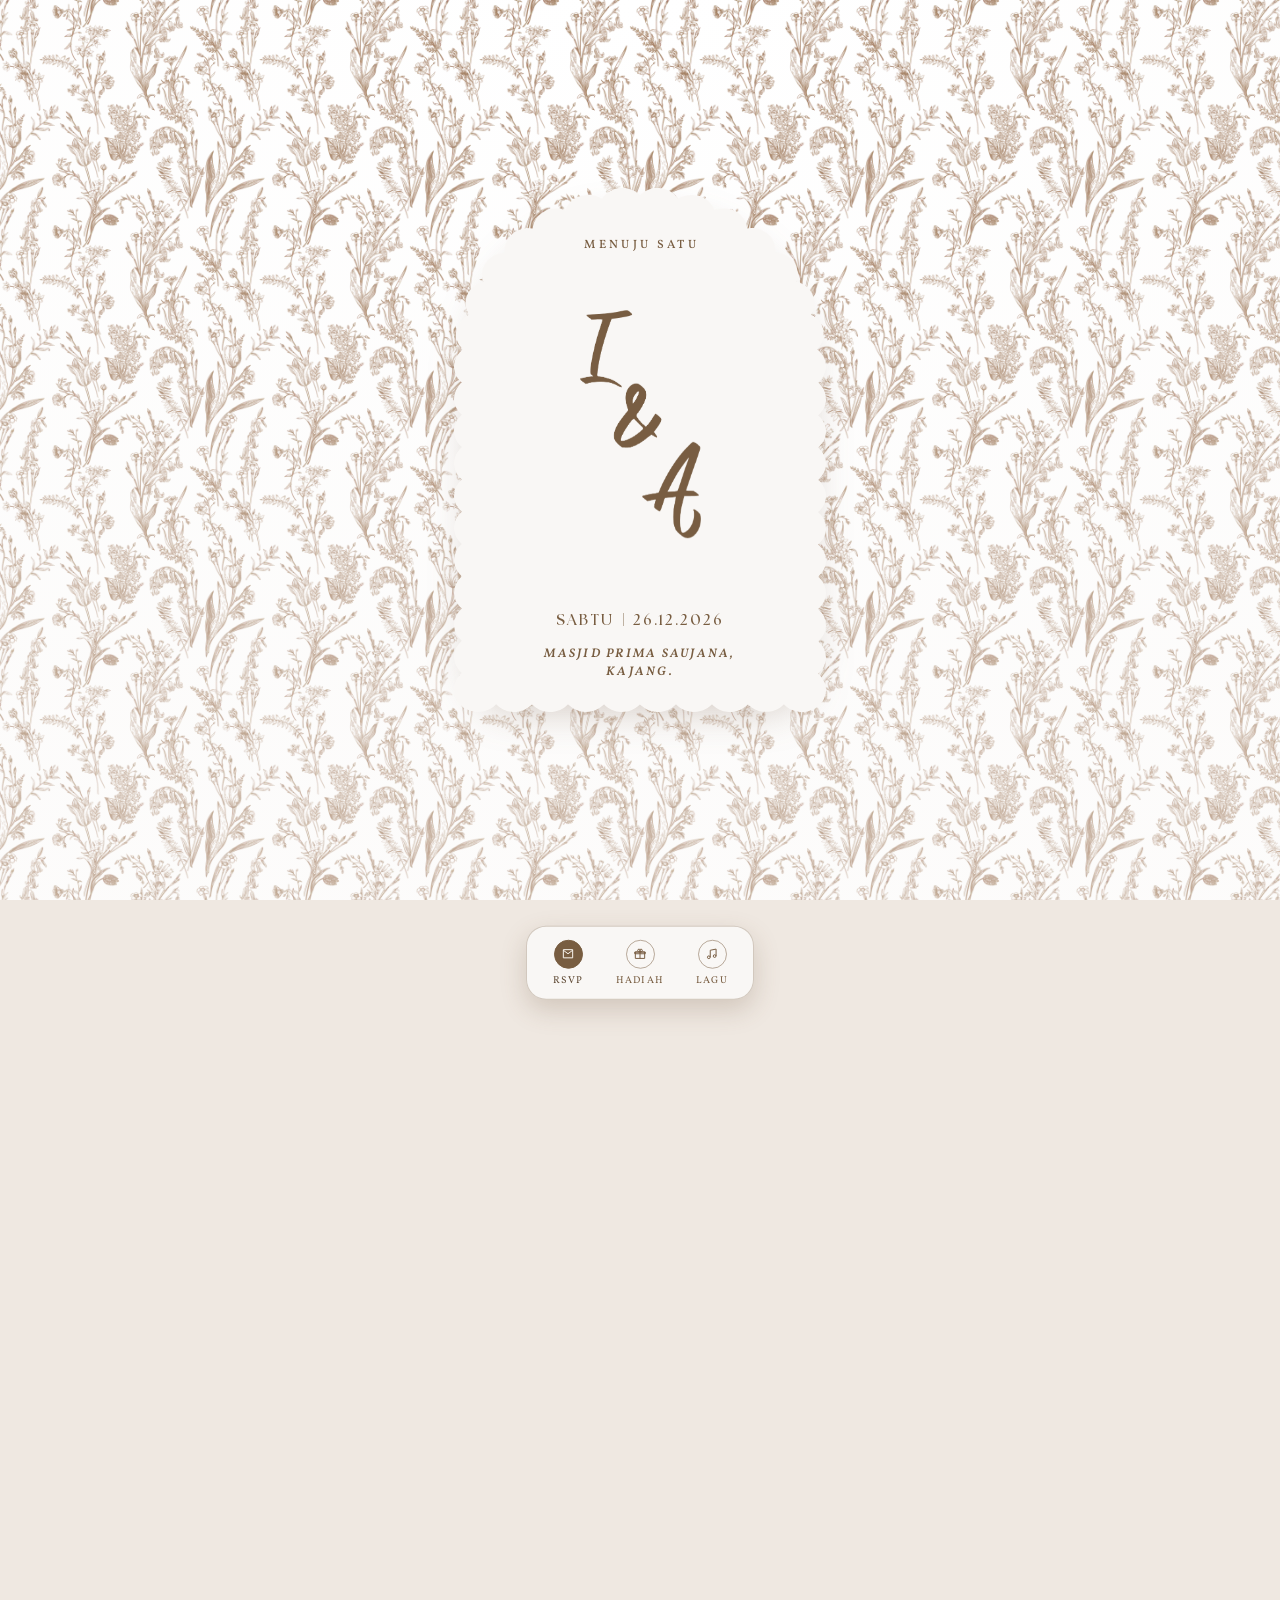
==== commit 762f7e9c: "Add new monogram image in WEBP format to assets" ====
--- a/index.html
+++ b/index.html
@@ -34,7 +34,6 @@
 @font-face{font-family:"Vollkorn";src:url([data-uri]) format("woff2");font-weight:400 900;font-style:normal;font-display:block}
 @font-face{font-family:"Vollkorn";src:url([data-uri]) format("woff2");font-weight:400 900;font-style:italic;font-display:block}
 @font-face{font-family:"La Belle Aurore";src:url([data-uri]) format("woff2");font-weight:400;font-style:normal;font-display:block}
-@font-face{font-family:"Kaushan Script";src:url([data-uri]) format("woff2");font-weight:400;font-style:normal;font-display:block}
 
 :root{
   --panel:#F9F7F5;
@@ -54,7 +53,6 @@
   --amp:"Daydream",Georgia,serif;                    /* the cover's ampersand         */
   --hand:"Brittany Signature","MoonTime",cursive;    /* "dengan pasangannya"          */
   --wish:"La Belle Aurore",cursive;                  /* guestbook wishes              */
-  --mono:"Kaushan Script","MoonTime",cursive;         /* cover monogram (signature)    */
   --pad:clamp(19px,6vw,30px);
   --flourish:url("[data-uri]");
   --petal:url("data:image/svg+xml,%3Csvg xmlns='http://www.w3.org/2000/svg' viewBox='0 0 24 32'%3E%3Cdefs%3E%3ClinearGradient id='g' x1='0' y1='0' x2='.6' y2='1'%3E%3Cstop offset='0' stop-color='%23DCC1A6'/%3E%3Cstop offset='.55' stop-color='%23B08B6B'/%3E%3Cstop offset='1' stop-color='%238C6A4E'/%3E%3C/linearGradient%3E%3C/defs%3E%3Cpath d='M12 1c7 6 10 15 0 30C2 16 5 7 12 1Z' fill='url(%23g)'/%3E%3Cpath d='M12 5v24' stroke='%239C7857' stroke-width='.7' opacity='.5'/%3E%3C/svg%3E");
@@ -148,18 +146,16 @@
   letter-spacing:.28em;text-transform:uppercase;color:var(--brown);text-indent:.28em;
 }
 .mono{
-  flex:1;display:flex;flex-direction:column;align-items:center;justify-content:center;
-  font-family:var(--mono);color:var(--brown);
-  font-size:clamp(80px,27vw,106px);line-height:.7;
-  padding:1% 0 4%;margin-bottom:3.2%;transform:translateY(-.02em);
-}
-/* the signature monogram of the reference image: stacked, leaning, hand-set */
-.mono .i{display:block;transform:translateX(-.591em) rotate(-6deg)}
-.mono .amp{
-  display:block;font-family:var(--mono);font-size:.82em;line-height:1;
-  transform:translateX(-.179em);
-}
-.mono .a{display:block;font-size:1.08em;transform:translateX(.149em) rotate(2deg)}
+  flex:1;display:flex;align-items:center;justify-content:center;
+  padding:1% 0 3%;margin-bottom:3%;
+}
+/* The monogram is the client's own artwork (Reference/Signature front page
+   reference.png), traced to an alpha mask and painted in the card's brown —
+   no typeface can reproduce a hand-drawn signature, so the ink itself ships. */
+.mono img{
+  display:block;height:clamp(168px,26vh,232px);width:auto;
+  aspect-ratio:379 / 705;
+}
 .c-foot{width:100%}
 .c-date{
   font-family:var(--date);font-size:clamp(13px,3.6vw,15px);letter-spacing:.13em;
@@ -186,7 +182,7 @@
 }
 /* the only "tap me" affordance left: a slow, quiet breath */
 @media (prefers-reduced-motion:no-preference){
-  .mono{animation:monoIn 1.6s cubic-bezier(.2,.8,.2,1) both}
+  .mono img{animation:monoIn 1.6s cubic-bezier(.2,.8,.2,1) both}
   @keyframes monoIn{from{opacity:0;transform:translateY(12px) scale(.96)}to{opacity:1;transform:none}}
   .c-date,.c-venue,.kepada{animation:coverIn .9s ease .35s both}
   @keyframes coverIn{from{opacity:0;transform:translateY(8px)}to{opacity:1;transform:none}}
@@ -686,8 +682,8 @@
     <div class="cpanel">
       <div class="cface">
         <p class="c-caps">Menuju Satu</p>
-        <div class="mono" aria-label="Imas dan Azam">
-          <span class="i">I</span><span class="amp" aria-hidden="true">&amp;</span><span class="a">A</span>
+        <div class="mono">
+          <img src="[data-uri]" width="379" height="705" alt="Imas dan Azam">
         </div>
         <div class="c-foot">
           <p class="c-date">SABTU<i aria-hidden="true"></i>26.12.2026</p>
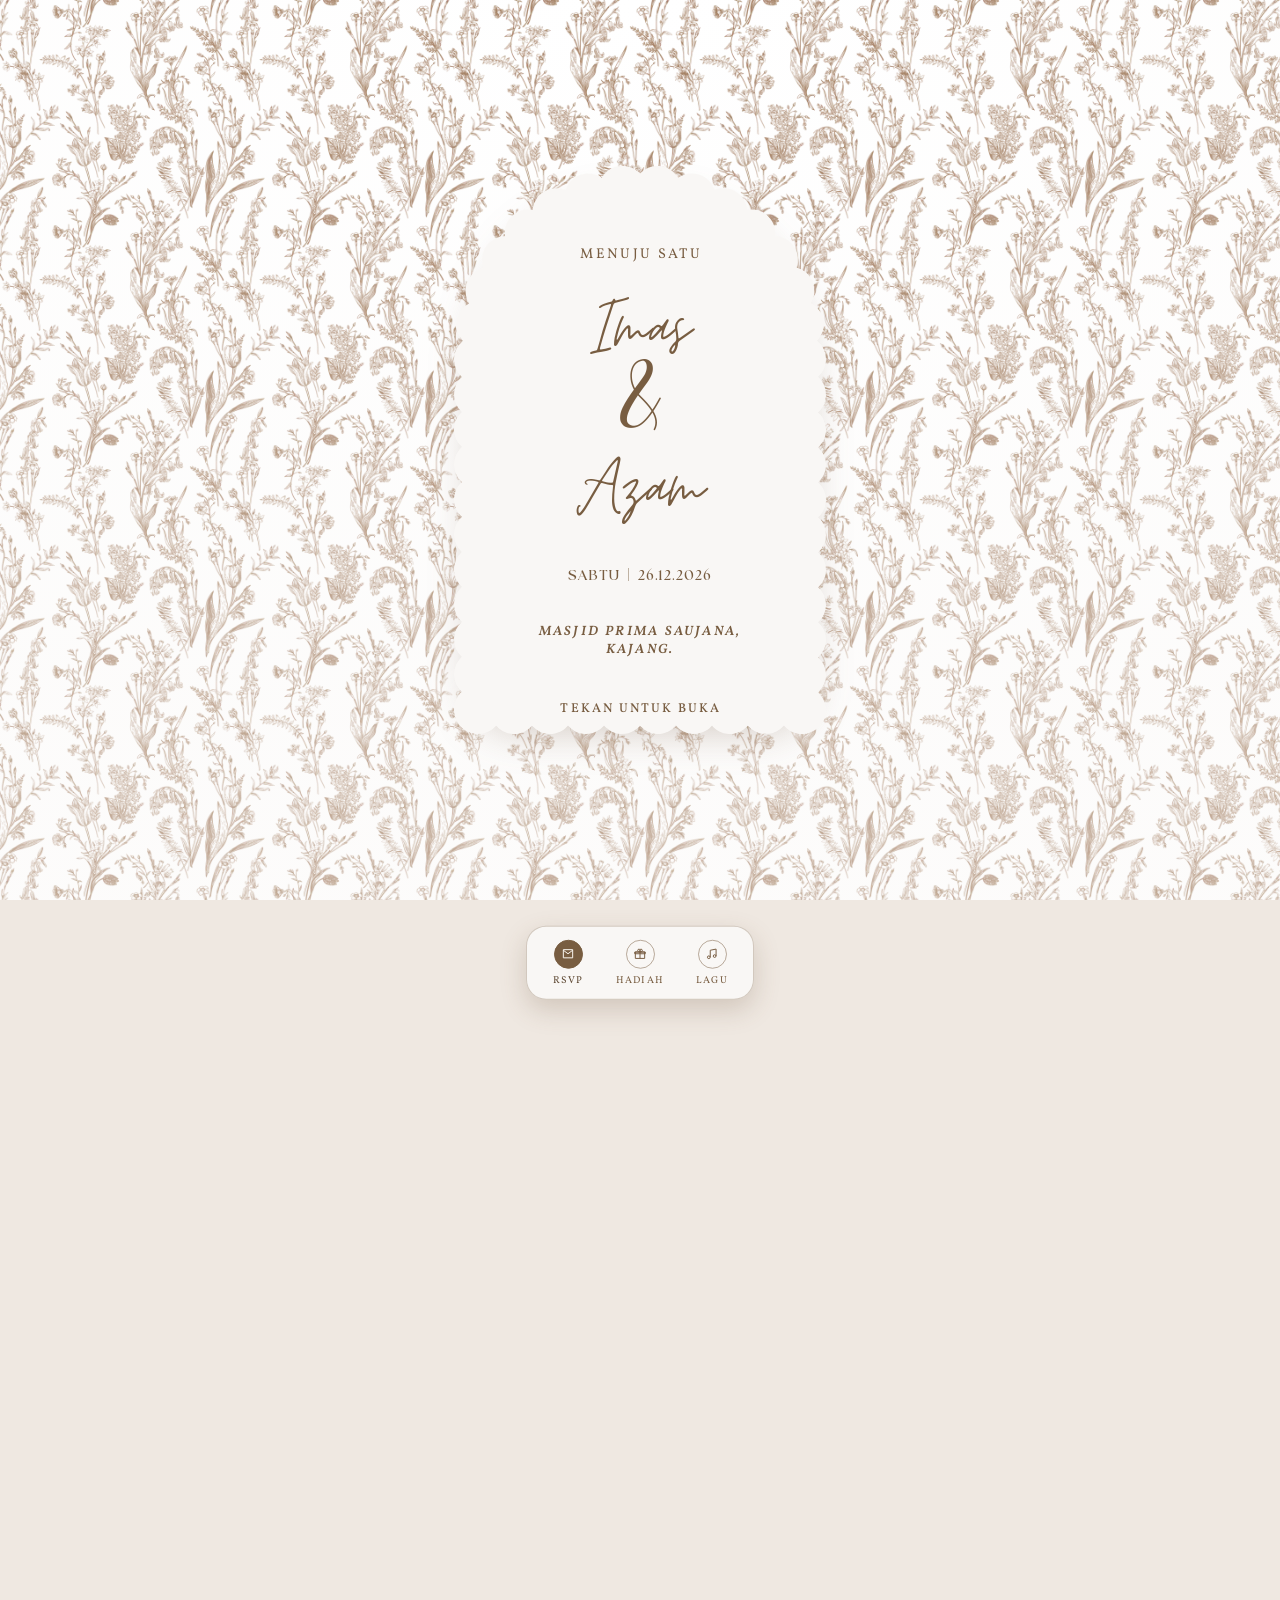
==== commit db08d127: "feat: update cover design to match printed card with full names and tap indicator - Replaced initial" ====
--- a/index.html
+++ b/index.html
@@ -89,6 +89,7 @@
 
 /* ============================ COVER ============================ */
 #cover{
+  --panelw:min(86vw,372px,calc(80vh * 0.6547));
   position:fixed;inset:0;z-index:60;display:grid;place-items:center;
   padding:calc(12px + env(safe-area-inset-top,0px)) 12px calc(12px + env(safe-area-inset-bottom,0px));
   cursor:pointer;
@@ -109,7 +110,7 @@
 
 /* ---- the page that turns ---- */
 .cpanel{
-  position:relative;width:min(86vw,372px,calc(80vh * 0.71));aspect-ratio:297.75/419.25;
+  position:relative;width:var(--panelw);aspect-ratio:219.29/334.94;
   transform-style:preserve-3d;transform-origin:0% 50%;will-change:transform;
 }
 #cover.go .cpanel{animation:pageTurn 1.9s cubic-bezier(.5,.02,.22,1) forwards}
@@ -140,52 +141,62 @@
   100%{opacity:0;transform:translateX(70%)}
 }
 
-/* ---- cover type: sized for a phone, not for the A6 card ---- */
-.c-caps{
-  font-family:var(--serif);font-weight:500;font-size:clamp(10.5px,2.9vw,12px);
-  letter-spacing:.28em;text-transform:uppercase;color:var(--brown);text-indent:.28em;
-}
-.mono{
-  flex:1;display:flex;align-items:center;justify-content:center;
-  padding:1% 0 3%;margin-bottom:3%;
-}
-/* The monogram is the client's own artwork (Reference/Signature front page
-   reference.png), traced to an alpha mask and painted in the card's brown —
-   no typeface can reproduce a hand-drawn signature, so the ink itself ships. */
-.mono img{
-  display:block;height:clamp(168px,26vh,232px);width:auto;
-  aspect-ratio:379 / 705;
-}
-.c-foot{width:100%}
+/* ---- cover type: the print card's cover, at the card's own proportions ----
+   Every size below is a share of the panel width (DESIGN-SPEC §5.3), so the
+   cover keeps the PDF's rhythm on any phone: .cface's font-size *is* the panel
+   width, and `em` on the children is therefore a fraction of the panel.        */
+.cface{position:absolute;inset:0;padding:0;font-size:var(--panelw)}
+.cface > *{position:absolute;left:0;right:0;text-align:center;margin:0}
+
+.c-cap{
+  top:13.6%;font-family:var(--serif);font-weight:400;font-size:.0382em;
+  letter-spacing:.164em;text-indent:.164em;text-transform:uppercase;color:var(--brown);
+}
+.c-name{
+  font-family:var(--script);font-weight:400;font-size:.2278em;line-height:1;
+  color:var(--brown);white-space:nowrap;
+}
+.c-name.n1{top:21.2%}
+.c-amp{
+  top:32.6%;font-family:var(--amp);font-size:.285em;line-height:1;color:var(--brown);
+}
+.c-name.n2{top:49.2%}
 .c-date{
-  font-family:var(--date);font-size:clamp(13px,3.6vw,15px);letter-spacing:.13em;
-  color:var(--brown);white-space:nowrap;
+  top:70.4%;font-family:var(--date);font-size:.0382em;line-height:1.2;
+  letter-spacing:.067em;color:var(--brown);white-space:nowrap;
 }
 .c-date i{
   display:inline-block;width:1px;height:.9em;background:currentColor;opacity:.45;
   vertical-align:-.06em;margin:0 .6em;
 }
 .c-venue{
-  margin-top:13px;font-family:var(--serif);font-weight:600;font-style:italic;
-  font-size:clamp(10.5px,2.9vw,12.5px);line-height:1.5;letter-spacing:.18em;text-transform:uppercase;
-}
-.kepada{display:none;margin-top:18px;line-height:1.35;max-width:100%}
+  top:80.4%;font-family:var(--serif);font-weight:600;font-style:italic;
+  font-size:.0364em;line-height:1.34;letter-spacing:.164em;text-transform:uppercase;
+}
+
+/* the guest's name, small, under the venue */
+.kepada{display:none;top:89%;font-size:.0315em;line-height:1.35;color:var(--muted)}
 .kepada.on{display:block}
 .kepada span{
-  display:block;font-size:clamp(8.4px,2.3vw,9.5px);font-weight:500;
-  letter-spacing:.32em;text-transform:uppercase;color:var(--muted);text-indent:.32em;
+  font-family:var(--serif);font-weight:500;font-size:.86em;letter-spacing:.24em;
+  text-transform:uppercase;text-indent:.24em;
 }
 .kepada b{
-  display:block;font-weight:600;font-style:italic;font-size:clamp(13px,3.7vw,15px);
-  color:var(--brown-d);line-height:1.35;margin-top:3px;
-  overflow:hidden;text-overflow:ellipsis;white-space:nowrap;max-width:20ch;margin-inline:auto;
-}
-/* the only "tap me" affordance left: a slow, quiet breath */
+  font-family:var(--serif);font-weight:600;font-style:italic;font-size:1.06em;
+  color:var(--brown-d);letter-spacing:.01em;
+  display:inline-block;max-width:18ch;overflow:hidden;text-overflow:ellipsis;
+  white-space:nowrap;vertical-align:bottom;
+}
+
+/* "Tekan untuk buka" — the only instruction, kept quiet */
+.c-hint{
+  bottom:2.6%;font-family:var(--serif);font-weight:500;
+  font-size:.0345em;letter-spacing:.16em;text-transform:uppercase;
+  color:var(--brown);text-indent:.14em;transition:opacity .4s;
+}
 @media (prefers-reduced-motion:no-preference){
-  .mono img{animation:monoIn 1.6s cubic-bezier(.2,.8,.2,1) both}
-  @keyframes monoIn{from{opacity:0;transform:translateY(12px) scale(.96)}to{opacity:1;transform:none}}
-  .c-date,.c-venue,.kepada{animation:coverIn .9s ease .35s both}
-  @keyframes coverIn{from{opacity:0;transform:translateY(8px)}to{opacity:1;transform:none}}
+  .c-hint{animation:hintPulse 2.8s ease-in-out infinite}
+  @keyframes hintPulse{0%,100%{opacity:.9}50%{opacity:.45}}
 }
 
 @media (prefers-reduced-motion:reduce){
@@ -675,21 +686,20 @@
 <body class="lock">
 <div class="toile" aria-hidden="true"></div>
 
-<!-- ============================ COVER · initials only ============================ -->
-<div id="cover" role="button" tabindex="0" aria-label="Buka jemputan Imas dan Azam">
+<!-- ============================ COVER · the printed card, tappable ============================ -->
+<div id="cover" role="button" tabindex="0" aria-label="Tekan untuk buka jemputan Imas dan Azam">
   <div class="cstage">
     <div class="cshadow" aria-hidden="true"></div>
     <div class="cpanel">
       <div class="cface">
-        <p class="c-caps">Menuju Satu</p>
-        <div class="mono">
-          <img src="[data-uri]" width="379" height="705" alt="Imas dan Azam">
-        </div>
-        <div class="c-foot">
-          <p class="c-date">SABTU<i aria-hidden="true"></i>26.12.2026</p>
-          <p class="c-venue">Masjid Prima Saujana,<br>Kajang.</p>
-          <p class="kepada" id="kepada"><span>Kepada</span><b></b></p>
-        </div>
+        <p class="c-cap">Menuju Satu</p>
+        <p class="c-name n1" aria-hidden="true">Imas</p>
+        <p class="c-amp" aria-hidden="true">&amp;</p>
+        <p class="c-name n2" aria-hidden="true">Azam</p>
+        <p class="c-date">SABTU<i aria-hidden="true"></i>26.12.2026</p>
+        <p class="c-venue">Masjid Prima Saujana,<br>Kajang.</p>
+        <p class="kepada" id="kepada"><span>Kepada</span> <b></b></p>
+        <p class="c-hint">Tekan untuk buka</p>
       </div>
       <div class="cback" aria-hidden="true"></div>
     </div>
